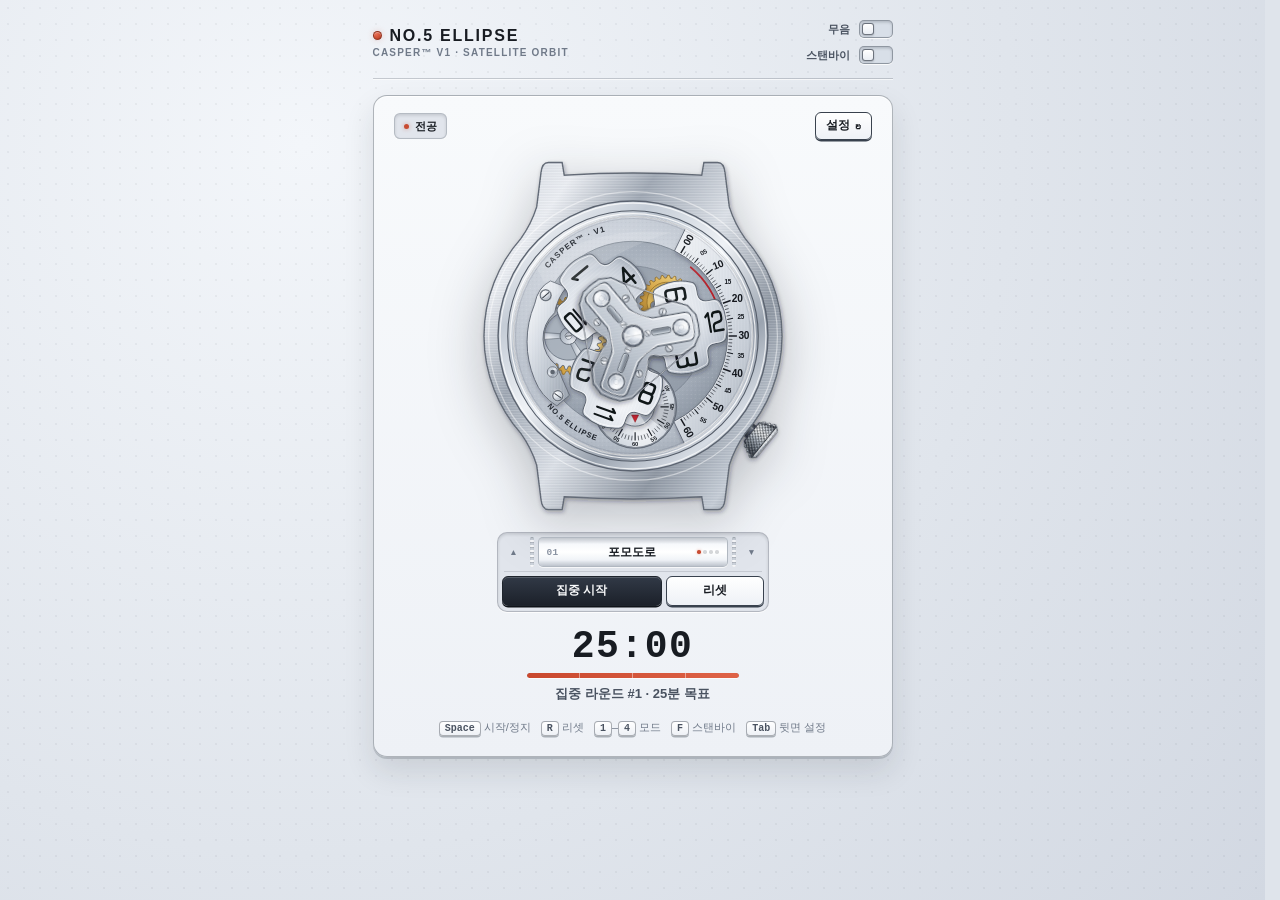
==== t-v1.4/index.html @ 23093541 "Add files via upload" ====
<!DOCTYPE html>
<html lang="ko" data-theme="steel">
<head>
  <meta charset="UTF-8" />
  <meta name="viewport" content="width=device-width, initial-scale=1.0, viewport-fit=cover" />
  <meta name="theme-color" content="#E6E9ED" id="metaThemeColor" />
  <meta name="description" content="CASPER™ V1 — NO.1~NO.10 수학적 기계식 시계 컬렉션 기반 아날로그 몰입형 공부 타이머 (NO.5 ELLIPSE, NO.2 BINARY, NO.3 CYCLOID, NO.7 GEOMETRY)" />
  <title>CASPER™ V1 — NO.5 ELLIPSE 기계식 공부 타이머</title>
  <link rel="icon" type="image/svg+xml" href="data:image/svg+xml,%3Csvg xmlns='http://www.w3.org/2000/svg' viewBox='0 0 64 64'%3E%3Ccircle cx='32' cy='32' r='30' fill='%23C8CED6' stroke='%234A5058' stroke-width='3'/%3E%3Ccircle cx='32' cy='32' r='24' fill='%2325282D'/%3E%3Cpath d='M32 32 L49 18 A22 22 0 0 1 49 46 Z' fill='%23D94336' opacity='0.88'/%3E%3Ccircle cx='32' cy='32' r='6' fill='%23E5C26B'/%3E%3C/svg%3E" />
  <link rel="manifest" href="manifest.json?v=5.6.2" />
  <link rel="stylesheet" href="styles.css?v=5.6.2" />
</head>
<body>
  <div class="app-shell" id="appShell">
    <!-- 상단 바 -->
    <header class="topbar">
      <div class="brand-group">
        <div class="brand-mark">
          <span class="brand-dot" aria-hidden="true"></span>
          <span class="brand-title" id="brandTitle">NO.5 ELLIPSE</span>
        </div>
        <span class="brand-homage" id="brandHomage">CASPER™ V1 · SATELLITE ORBIT</span>
      </div>

      <div class="topbar-actions topbar-switch-stack" aria-label="상단 제어 스위치">
        <label class="topbar-switch-row" id="topbarMannerSwitch" for="chkMannerMode" title="독서실 · 도서관 무음 매너 모드">
          <span class="topbar-switch-label">무음</span>
          <input type="checkbox" id="chkMannerMode" class="toggle-input is-topbar" aria-label="독서실 · 도서관 무음 매너 모드" />
        </label>
        <label class="topbar-switch-row" id="topbarStandbySwitch" for="chkStandbyMode" title="풀스크린 스탠바이 모드 (F)">
          <span class="topbar-switch-label">스탠바이</span>
          <input type="checkbox" id="chkStandbyMode" class="toggle-input is-topbar" aria-label="풀스크린 스탠바이 모드" />
        </label>
      </div>
    </header>

    <!-- 스탠바이 모드 전용 상단 좌측 빠른 조작 바 (우측 무음·스탠바이 토글 스택 유지) -->
    <div class="standby-hud" id="standbyHud" aria-hidden="true">
      <button type="button" class="standby-btn" data-action="toggle-timer" id="btnStandbyToggle">시작</button>
      <button type="button" class="standby-btn" data-action="standby-toggle-music" id="btnStandbyMusic">음악</button>
    </div>

    <!-- 스탠바이 모드에서 음악이 닫혀 있을 때 좌하단에 뜨는 원터치 음악 열기 필 -->
    <button type="button" class="standby-music-pill" id="standbyMusicPill" data-action="standby-toggle-music" aria-label="스탠바이 음악 컨트롤 열기">
      <span class="music-live-dot is-idle" aria-hidden="true"></span>
      <span>YouTube Music 열기</span>
    </button>

    <!-- 단일 중앙 3D 플립 워치 모노리스 (앞면: 시계 집중 면 ↔ 뒷면: 케이스백 컨트롤 데크) -->
    <main class="workspace">
      <div class="monolith-scene" id="monolithScene">
        <div class="monolith-flipper" id="monolithFlipper">
          <!-- 앞면: 미니멀 새틀라이트 아워 집중 스테이지 -->
          <section class="hero-stage monolith-face is-front" aria-label="새틀라이트 아워 시계 스테이지">
            <div class="monolith-face-bar">
              <div class="front-meta-left">
                <button type="button" class="front-subject-tag" id="frontSubjectTag" data-action="flip-deck" title="클릭해 뒷면에서 과목·설정 변경">
                  <span class="front-subject-dot" aria-hidden="true"></span>
                  <span id="activeSubjectBadge">전공</span>
                </button>
                <div class="stage-flag-slot" id="stageFlagSlot" aria-live="polite">
                  <span class="status-crown-tag" id="crownModeBadge" hidden>용두 1단 · ±1분 설정</span>
                  <span class="meta-pill is-muted" id="wakeLockBadge" hidden>화면 유지</span>
                  <span class="meta-pill is-manner" id="mannerBadge" hidden>독서실 무음</span>
                </div>
              </div>
              <button type="button" class="flip-deck-btn" id="btnFlipToBack" data-action="flip-deck" aria-label="뒷면 컨트롤 데크 열기" title="뒷면 컨트롤 데크로 뒤집기 (Tab)">
                <span class="atelier-alert-dot" id="frontAtelierDot" hidden aria-hidden="true"></span>
                <span>설정</span>
                <span class="flip-icon" aria-hidden="true">↻</span>
              </button>
            </div>

            <div class="watch-frame">
              <div id="satelliteMount" class="satellite-mount"></div>
            </div>

            <!-- 시계 하단 일체형 모드 드럼 + 슬림 집중 시작/리셋 통합 조작 파드 -->
            <div class="watch-control-pod" aria-label="모드 전환 및 타이머 조작 파드">
              <div class="mode-drum-chassis" id="modeDrumChassis" aria-label="모드 회전 드럼 셀렉터">
                <button type="button" class="mode-drum-step" data-action="step-mode-drum" data-dir="-1" aria-label="이전 모드로 회전" title="이전 모드">▲</button>
                <div class="mode-drum-knurl is-left" aria-hidden="true"></div>
                <div class="mode-drum-viewport" id="modeDrumViewport" role="button" tabindex="0" aria-label="모드 회전 드럼 (클릭·스크롤·드래그로 모드 전환)" title="클릭·스크롤·드래그로 모드 전환">
                  <div class="mode-drum-stage" id="modeDrumStage" data-active-mode="pomodoro">
                    <div class="mode-drum-face is-active" data-drum-mode="pomodoro">
                      <span class="drum-face-idx">01</span>
                      <span class="drum-face-name">포모도로</span>
                      <span class="drum-face-dots" aria-hidden="true"><i class="is-on"></i><i></i><i></i><i></i></span>
                    </div>
                    <div class="mode-drum-face" data-drum-mode="countdown" aria-hidden="true">
                      <span class="drum-face-idx">02</span>
                      <span class="drum-face-name">타이머</span>
                      <span class="drum-face-dots" aria-hidden="true"><i></i><i class="is-on"></i><i></i><i></i></span>
                    </div>
                    <div class="mode-drum-face" data-drum-mode="stopwatch" aria-hidden="true">
                      <span class="drum-face-idx">03</span>
                      <span class="drum-face-name">스톱워치</span>
                      <span class="drum-face-dots" aria-hidden="true"><i></i><i></i><i class="is-on"></i><i></i></span>
                    </div>
                    <div class="mode-drum-face" data-drum-mode="clock" aria-hidden="true">
                      <span class="drum-face-idx">04</span>
                      <span class="drum-face-name">데스크 시계</span>
                      <span class="drum-face-dots" aria-hidden="true"><i></i><i></i><i></i><i class="is-on"></i></span>
                    </div>
                  </div>
                </div>
                <div class="mode-drum-knurl is-right" aria-hidden="true"></div>
                <button type="button" class="mode-drum-step" data-action="step-mode-drum" data-dir="1" aria-label="다음 모드로 회전" title="다음 모드">▼</button>
              </div>
              <div class="pod-divider" aria-hidden="true"></div>
              <div class="primary-controls pod-action-row">
                <button type="button" class="ctrl-btn is-primary" id="btnToggle" data-action="toggle-timer">집중 시작</button>
                <button type="button" class="ctrl-btn" id="btnReset" data-action="reset-timer">리셋</button>
                <button type="button" class="ctrl-btn is-accent" id="btnSaveStopwatch" data-action="save-stopwatch" hidden>기록 저장</button>
                <div class="pod-clock-plate" id="podClockPlate" hidden>실시간 시계 · 다이얼 클릭 타종</div>
              </div>
            </div>

            <div class="readout-block">
              <div class="digital-readout" id="digitalReadout" aria-live="off">25:00</div>
              <div class="reserve-gauge" id="remainingGauge" role="progressbar" aria-label="남은 시간 게이지" aria-valuemin="0" aria-valuemax="100" aria-valuenow="100">
                <div class="reserve-gauge-track">
                  <div class="reserve-gauge-fill" id="remainingGaugeFill"></div>
                  <span class="reserve-gauge-ticks" aria-hidden="true"><i></i><i></i><i></i></span>
                </div>
              </div>
              <div class="status-line" id="statusLine">집중 라운드 #1 · 25분 목표</div>
            </div>

            <div class="shortcut-bar" aria-label="키보드 단축키 안내">
              <span><kbd>Space</kbd> 시작/정지</span>
              <span><kbd>R</kbd> 리셋</span>
              <span><kbd>1</kbd>–<kbd>4</kbd> 모드</span>
              <span><kbd>F</kbd> 스탠바이</span>
              <span><kbd>Tab</kbd> 뒷면 설정</span>
            </div>
          </section>

          <!-- 뒷면: 케이스백 3-탭 컨트롤 데크 -->
          <aside class="dashboard-panel monolith-face is-back" id="backControlDeck" aria-label="타이머 제어 및 공부 기록 패널" aria-hidden="true">
            <div class="monolith-face-bar is-back-bar">
              <div class="caseback-title-wrap">
                <span class="caseback-engraving">CASEBACK · CONTROL DECK</span>
                <span class="dev-mode-badge" id="devModeBadge" hidden>DEV</span>
              </div>
              <button type="button" class="flip-deck-btn is-return" id="btnFlipToFront" data-action="flip-deck" aria-label="앞면 시계로 돌아가기" title="앞면 시계로 뒤집기 (Esc)">
                <span>시계로</span>
                <span class="flip-icon" aria-hidden="true">↻</span>
              </button>
            </div>

            <div class="tab-bar is-four" role="tablist" aria-label="대시보드 탭">
              <button type="button" class="tab-btn is-active" role="tab" aria-selected="true" aria-controls="panelTimer" id="tabTimer" data-action="switch-tab" data-tab="timer">타이머</button>
              <div class="rocker-pivot-divider" aria-hidden="true"></div>
              <button type="button" class="tab-btn" role="tab" aria-selected="false" aria-controls="panelSound" id="tabSound" data-action="switch-tab" data-tab="sound">사운드</button>
              <div class="rocker-pivot-divider" aria-hidden="true"></div>
              <button type="button" class="tab-btn" role="tab" aria-selected="false" aria-controls="panelLog" id="tabLog" data-action="switch-tab" data-tab="log">기록</button>
              <div class="rocker-pivot-divider" aria-hidden="true"></div>
              <button type="button" class="tab-btn" role="tab" aria-selected="false" aria-controls="panelAtelier" id="tabAtelier" data-action="switch-tab" data-tab="atelier">
                <span>공방</span>
                <span class="atelier-alert-dot" id="tabAtelierDot" hidden aria-hidden="true"></span>
              </button>
            </div>

            <div class="back-deck-scroll">
              <!-- 탭 1: 타이머 설정 -->
              <section class="tab-panel is-active" id="panelTimer" role="tabpanel" aria-labelledby="tabTimer">
                <div class="card-block" id="timeConfigCard">
            <div class="card-head">
              <h2 class="card-title" id="timeConfigTitle">포모도로 구성</h2>
              <span class="card-sub" id="roundIndicator">현재 라운드 #1</span>
            </div>

            <div class="preset-row" id="pomodoroPresetsRow" role="group" aria-label="포모도로 프리셋">
              <button type="button" class="preset-btn is-active" data-action="set-preset" data-focus="25" data-break="5" aria-pressed="true">25 / 5</button>
              <div class="rocker-pivot-divider" aria-hidden="true"></div>
              <button type="button" class="preset-btn" data-action="set-preset" data-focus="50" data-break="10" aria-pressed="false">50 / 10</button>
              <div class="rocker-pivot-divider" aria-hidden="true"></div>
              <button type="button" class="preset-btn" data-action="set-preset" data-focus="90" data-break="20" aria-pressed="false">90 / 20</button>
            </div>

            <div class="finetune-row" id="fineTuneRow">
              <button type="button" class="step-btn" data-action="adjust-min" data-delta="-5">-5분</button>
              <button type="button" class="step-btn" data-action="adjust-min" data-delta="-1">-1분</button>
              <div class="finetune-value" id="configMinutesDisplay">25분</div>
              <button type="button" class="step-btn" data-action="adjust-min" data-delta="1">+1분</button>
              <button type="button" class="step-btn" data-action="adjust-min" data-delta="5">+5분</button>
            </div>

            <div class="option-row" id="pomodoroOptionsRow">
              <label class="check-label">
                <input type="checkbox" id="chkAutoBreak" />
                <span>종료 시 휴식/다음 라운드 자동 시작</span>
              </label>
              <button type="button" class="text-link-btn" data-action="reset-round">라운드 #1 초기화</button>
            </div>
          </div>

          <div class="card-block">
            <div class="card-head">
              <h2 class="card-title">과목 / 프로젝트 태그</h2>
              <span class="card-sub">완료 시 자동 기록</span>
            </div>
            <div class="subject-chips" id="subjectChips"></div>
            <form class="add-subject-form" id="addSubjectForm">
              <input type="text" id="newSubjectInput" class="text-input" maxlength="16" placeholder="새 과목 추가 (예: 미적분, 토익)" aria-label="새 과목명 입력" />
              <button type="submit" class="small-btn">추가</button>
            </form>
          </div>
        </section>

        <!-- 탭 2: 사운드 믹서 & YouTube Music -->
        <section class="tab-panel" id="panelSound" role="tabpanel" aria-labelledby="tabSound" hidden>
          <div class="card-block is-music-card">
            <div class="card-head">
              <h2 class="card-title">YouTube Music 공부 플레이어</h2>
              <button type="button" class="text-link-btn" data-action="open-ytm-popup" title="유튜브 뮤직 공식 웹 팝업으로 열기">YT Music 팝업 ↗</button>
            </div>

            <form class="music-url-form" id="musicUrlForm">
              <input type="url" id="musicUrlInput" class="text-input" placeholder="music.youtube.com 곡 또는 플레이리스트 링크 붙여넣기" aria-label="YouTube Music 링크 입력" />
              <div class="music-form-subrow">
                <input type="text" id="musicTitleInput" class="text-input" maxlength="28" placeholder="북마크 이름 (선택, 예: 새벽 재즈)" aria-label="플레이리스트 북마크 이름" />
                <button type="submit" class="small-btn is-solid">재생</button>
                <button type="button" class="small-btn" data-action="save-music-bookmark">저장</button>
              </div>
            </form>

            <div class="music-preset-chips" id="musicPresetChips" aria-label="추천 및 저장된 공부 음악"></div>

            <div class="option-row">
              <label class="check-label">
                <input type="checkbox" id="chkMusicAutoSync" checked />
                <span>타이머 시작·정지 시 음악 자동 재생/일시정지</span>
              </label>
            </div>
          </div>

          <div class="card-block">
            <div class="card-head">
              <h2 class="card-title">종료 알림음</h2>
              <button type="button" class="text-link-btn" data-action="test-alarm">미리 듣기</button>
            </div>
            <div class="segmented-row" role="group" aria-label="종료 알림음 선택">
              <button type="button" class="seg-btn is-active" data-action="set-alarm" data-alarm="gong" aria-pressed="true">5270P 공</button>
              <div class="rocker-pivot-divider" aria-hidden="true"></div>
              <button type="button" class="seg-btn" data-action="set-alarm" data-alarm="chime" aria-pressed="false">단발 차임</button>
              <div class="rocker-pivot-divider" aria-hidden="true"></div>
              <button type="button" class="seg-btn" data-action="set-alarm" data-alarm="silent" aria-pressed="false">무음</button>
            </div>
            <div class="option-row">
              <label class="check-label">
                <input type="checkbox" id="chkHourlyChime" />
                <span>데스크 시계 모드 정각 1회 클래식 공 타종</span>
              </label>
            </div>
          </div>

          <div class="card-block">
            <div class="card-head">
              <h2 class="card-title">집중 사운드 믹서 (오프라인 자체 합성)</h2>
              <button type="button" class="text-link-btn" data-action="mute-ambience">전체 음소거 (M)</button>
            </div>

            <div class="mixer-list">
              <div class="mixer-item">
                <div class="mixer-label-row">
                  <label for="sliderTick">4Hz 무브먼트 탈진기 ASMR (Miyota 90S5)</label>
                  <span class="mixer-val" id="valTick">0%</span>
                </div>
                <input type="range" id="sliderTick" class="range-slider" min="0" max="100" value="0" />
              </div>

              <div class="mixer-item">
                <div class="mixer-label-row">
                  <label for="sliderRain">빗소리 (Pink Noise Lowpass)</label>
                  <span class="mixer-val" id="valRain">0%</span>
                </div>
                <input type="range" id="sliderRain" class="range-slider" min="0" max="100" value="0" />
              </div>

              <div class="mixer-item">
                <div class="mixer-label-row">
                  <label for="sliderCafe">도서관 · 카페 앰비언스</label>
                  <span class="mixer-val" id="valCafe">0%</span>
                </div>
                <input type="range" id="sliderCafe" class="range-slider" min="0" max="100" value="0" />
              </div>
            </div>
          </div>
        </section>

        <!-- 탭 3: 공부 기록 아카이브 -->
        <section class="tab-panel" id="panelLog" role="tabpanel" aria-labelledby="tabLog" hidden>
          <div class="kpi-grid">
            <div class="kpi-card">
              <span class="kpi-label">오늘의 순공 시간</span>
              <strong class="kpi-value" id="statTodayMinutes">0분</strong>
            </div>
            <div class="kpi-card">
              <span class="kpi-label">완료 세션</span>
              <strong class="kpi-value" id="statTodaySessions">0회</strong>
            </div>
          </div>

          <div class="card-block">
            <div class="card-head">
              <h2 class="card-title">최근 7일 집중 잔디</h2>
              <span class="card-sub">일일 순공 강도</span>
            </div>
            <div class="heatmap-grid" id="heatmapGrid"></div>
          </div>

          <div class="card-block">
            <div class="card-head">
              <h2 class="card-title">오늘의 과목 비중</h2>
            </div>
            <div class="subject-bars" id="subjectBars"></div>
          </div>

          <div class="card-block">
            <div class="card-head">
              <h2 class="card-title">최근 세션 로그</h2>
              <div class="backup-inline">
                <button type="button" class="text-link-btn" data-action="export-json">JSON 백업</button>
                <button type="button" class="text-link-btn" data-action="trigger-import">복원</button>
                <button type="button" class="text-link-btn is-danger" data-action="clear-logs">비우기</button>
              </div>
            </div>
            <input type="file" id="importFileInput" accept=".json,application/json" hidden />
            <div class="recent-logs" id="recentLogsList"></div>
          </div>
        </section>

        <!-- 탭 4: Casper 워치메이커 공방 (ATELIER) -->
        <section class="tab-panel" id="panelAtelier" role="tabpanel" aria-labelledby="tabAtelier" hidden>
          <div class="card-block atelier-dev-strip" id="atelierDevStrip" hidden>
            <div class="card-head">
              <h2 class="card-title">개발자 모드 활성 (모든 디자인·기능 해제)</h2>
              <span class="card-sub">공방 5회 클릭 시 해제</span>
            </div>
            <div class="dev-watch-row" role="group" aria-label="개발자 모드 시계 디자인 빠른 전환">
              <button type="button" class="small-btn dev-cal-btn" data-action="select-caliber" data-caliber="cal-e">NO.5 Ellipse</button>
              <button type="button" class="small-btn dev-cal-btn" data-action="select-caliber" data-caliber="cal-b">NO.2 Binary</button>
              <button type="button" class="small-btn dev-cal-btn" data-action="select-caliber" data-caliber="cal-c">NO.3 Cycloid</button>
              <button type="button" class="small-btn dev-cal-btn" data-action="select-caliber" data-caliber="cal-g">NO.7 Geometry</button>
            </div>
            <div class="dev-action-row">
              <button type="button" class="small-btn" data-action="dev-toggle-demo">600× 시연 토글</button>
              <button type="button" class="small-btn" data-action="dev-add-session">+60분 테스트 기록</button>
              <button type="button" class="small-btn" data-action="dev-reset-parts">부품 조립 초기화</button>
            </div>
          </div>

          <div class="card-block atelier-blueprint-card">
            <div class="card-head">
              <h2 class="card-title" id="atelierProjectTitle">제작 중 · NO.2 BINARY</h2>
              <span class="card-sub" id="atelierProgressMeta">조립 0/6 · 누적 0분 / 12시간</span>
            </div>

            <div class="atelier-blueprint-stage" id="atelierBlueprintMount"></div>

            <div class="atelier-progress-wrap">
              <div class="atelier-progress-head">
                <span class="atelier-next-label" id="atelierNextPartLabel">01 메인플레이트 가공 중</span>
                <span class="atelier-next-pct" id="atelierNextPartPct">0%</span>
              </div>
              <div class="sub-bar-track atelier-bar-track">
                <div class="sub-bar-fill atelier-bar-fill" id="atelierBarFill"></div>
              </div>
            </div>

            <div class="atelier-parts-grid" id="atelierPartsGrid"></div>

            <button type="button" class="ctrl-btn atelier-assemble-btn" id="btnAssemblePart" data-action="assemble-part" disabled>
              다음 부품 가공 중 (1시간 30분 남음)
            </button>
          </div>

          <div class="card-block">
            <div class="card-head">
              <h2 class="card-title">NO.1–10 수학 칼리버 컬렉션</h2>
              <span class="card-sub">완성 시 앞면 시계 즉시 교체</span>
            </div>
            <div class="atelier-caliber-list" id="atelierCaliberList"></div>
          </div>

          <div class="card-block">
            <div class="card-head">
              <h2 class="card-title">스페셜 마감 파츠</h2>
              <span class="card-sub">딥워크 · 스트릭 · 누적 달성 해금</span>
            </div>
            <div class="atelier-finish-grid" id="atelierFinishGrid"></div>
          </div>
        </section>
            </div>
          </aside>
        </div>
      </div>

      <!-- 앞면·뒷면·스탠바이 모두에서 끊김 없이 유지되는 YouTube Music 통합 콘솔 독 -->
      <div class="music-player-dock" id="musicPlayerDock" hidden aria-label="YouTube Music 통합 컨트롤러">
        <div class="music-dock-bar">
          <div class="music-dock-info">
            <span class="music-live-dot" id="musicLiveDot" aria-hidden="true"></span>
            <span class="music-dock-title" id="musicNowTitle">재생할 음악을 선택하세요</span>
            <span class="music-type-badge" id="musicTypeBadge" hidden>TRACK</span>
          </div>
          <div class="music-dock-controls">
            <button type="button" class="dock-mini-btn" data-action="music-prev" title="이전 곡 / 이전 프리셋" aria-label="이전 곡">‹</button>
            <button type="button" class="dock-mini-btn is-play-main" id="btnMusicPlayPause" data-action="music-toggle-play" title="재생 / 일시정지 (P)">재생</button>
            <button type="button" class="dock-mini-btn" data-action="music-next" title="다음 곡 / 다음 프리셋" aria-label="다음 곡">›</button>
            <button type="button" class="dock-mini-btn" id="btnMusicToggleDetail" data-action="music-toggle-detail" aria-expanded="false" title="플레이리스트·링크·상세 컨트롤 열기">상세</button>
            <button type="button" class="dock-mini-btn is-close" data-action="music-unload" title="플레이어 닫기" aria-label="플레이어 닫기">✕</button>
          </div>
        </div>

        <div class="music-vol-bar">
          <button type="button" class="dock-mini-btn" id="btnMusicMute" data-action="music-toggle-mute" aria-pressed="false" title="음악 음소거">음소거</button>
          <input type="range" id="sliderMusicVol" class="range-slider music-vol-slider" min="0" max="100" value="75" aria-label="YouTube Music 볼륨" />
          <span class="music-vol-val" id="valMusicVol">75%</span>
          <button type="button" class="dock-mini-btn" id="btnMusicToggleFrame" data-action="music-toggle-frame" title="영상 화면 접기/보기">접기</button>
          <button type="button" class="dock-mini-btn" data-action="open-ytm-popup" title="YouTube Music 앱/팝업에서 열기">YT↗</button>
        </div>

        <div class="music-detail-drawer" id="musicDetailDrawer" hidden>
          <div class="drawer-section">
            <div class="drawer-label-row">
              <span class="drawer-label">빠른 플레이리스트 전환</span>
              <label class="drawer-sync-check">
                <input type="checkbox" id="chkDockAutoSync" checked />
                <span>타이머 연동</span>
              </label>
            </div>
            <div class="music-preset-chips is-compact" id="dockPresetChips"></div>
          </div>

          <form class="dock-url-form" id="dockUrlForm">
            <input type="url" id="dockUrlInput" class="text-input is-compact" placeholder="YouTube Music 링크 붙여넣기" aria-label="스탠바이 YouTube Music 링크 입력" />
            <button type="submit" class="small-btn is-solid is-compact">재생</button>
            <button type="button" class="small-btn is-compact" data-action="dock-save-bookmark" title="현재 입력한 링크 북마크 저장">저장</button>
          </form>

          <div class="drawer-ambient-row" aria-label="배경 백색소음 빠른 레이어링">
            <span class="drawer-label">배경음 레이어</span>
            <div class="drawer-ambient-pills">
              <button type="button" class="ambient-quick-btn" id="btnQuickTick" data-action="quick-ambient" data-channel="tick">4Hz 틱</button>
              <button type="button" class="ambient-quick-btn" id="btnQuickRain" data-action="quick-ambient" data-channel="rain">빗소리</button>
              <button type="button" class="ambient-quick-btn" id="btnQuickCafe" data-action="quick-ambient" data-channel="cafe">카페</button>
            </div>
          </div>
        </div>

        <div class="music-file-notice" id="musicFileNotice" hidden>
          로컬 파일(<code>file://</code>) 실행 시 유튜브 보안 정책으로 내장 재생이 제한될 수 있습니다. 우측 <strong>YT↗</strong> 버튼으로 YouTube Music 미니 팝업을 열어 함께 사용하세요.
        </div>
        <div class="music-iframe-wrap" id="musicIframeWrap">
          <iframe id="musicIframe" class="music-iframe" title="NO.1 PRO YouTube Music Player" allow="accelerometer; autoplay; clipboard-write; encrypted-media; gyroscope; picture-in-picture; web-share" referrerpolicy="strict-origin-when-cross-origin" allowfullscreen></iframe>
        </div>
      </div>
    </main>

    <!-- 세션 완료 1줄 회고 모달 -->
    <div class="modal-backdrop" id="reflectionModal" hidden role="dialog" aria-modal="true" aria-labelledby="reflectionTitle">
      <div class="modal-card">
        <div class="modal-eyebrow">SESSION COMPLETE</div>
        <h3 class="modal-title" id="reflectionTitle">25분 집중을 마쳤습니다</h3>
        <p class="modal-desc" id="reflectionDesc">세션이 공부 기록에 자동 저장되었습니다. 원하시면 1줄 회고 메모를 남겨보세요.</p>
        <div class="reflection-atelier-reward" id="reflectionAtelierReward" hidden></div>
        <form id="reflectionForm" class="modal-form">
          <input type="text" id="reflectionInput" class="text-input" maxlength="140" placeholder="예: 3장 연습문제 완료, 개념 정리 끝" aria-label="세션 한 줄 회고 메모" />
          <div class="modal-actions">
            <button type="button" class="ctrl-btn" data-action="close-reflection">닫기</button>
            <button type="submit" class="ctrl-btn is-primary">메모 저장</button>
          </div>
        </form>
      </div>
    </div>

    <!-- 용두·다이얼 조작 가이드 모달 -->
    <div class="modal-backdrop" id="guideModal" hidden role="dialog" aria-modal="true" aria-labelledby="guideTitle">
      <div class="modal-card guide-modal-card">
        <div class="modal-eyebrow">MECHANICAL GUIDE</div>
        <h3 class="modal-title" id="guideTitle">용두 · 다이얼 조작 안내</h3>
        <div class="guide-list">
          <div class="guide-item">
            <span class="guide-badge is-minute">용두 1회 클릭 (1단 인출 · ±1분)</span>
            <p class="guide-copy">기본 0단(잠금)에서는 조작되지 않습니다. 4시 용두를 <strong>한 번 클릭해 1단으로 뽑은 뒤</strong> 스크롤·드래그하면 <strong>±1분 단위</strong>로 정밀하게 조절됩니다.</p>
          </div>
          <div class="guide-item">
            <span class="guide-badge is-hour">용두 2회 클릭 (2단 인출 · ±5분)</span>
            <p class="guide-copy">용두를 <strong>한 번 더 클릭해 2단으로 뽑으면</strong> <strong>±5분 단위</strong>로 빠르게 조절되며, 60분 이상 설정 시 좌측 시간 게이지가 함께 올라갑니다. 다시 클릭하면 0단 잠금으로 복귀합니다.</p>
          </div>
          <div class="guide-item">
            <span class="guide-badge is-dial">다이얼 클릭 · 더블 클릭</span>
            <p class="guide-copy">시계 다이얼을 <strong>한 번 클릭</strong>하면 5270P 타종이 울리고, <strong>더블 클릭</strong>하면 <strong>600× 기계식 고속 시연</strong>을 시작하거나 종료할 수 있습니다.</p>
          </div>
        </div>
        <div class="guide-shortcuts">
          <span><kbd>Space</kbd> 시작/정지</span>
          <span><kbd>R</kbd> 리셋</span>
          <span><kbd>1</kbd>–<kbd>4</kbd> 모드</span>
          <span><kbd>F</kbd> 스탠바이</span>
          <span><kbd>P</kbd> 음악</span>
          <span><kbd>M</kbd> 음소거</span>
        </div>
        <div class="modal-actions">
          <button type="button" class="ctrl-btn is-primary" data-action="close-guide">확인</button>
        </div>
      </div>
    </div>

    <!-- 토스트 알림 -->
    <div class="toast-banner" id="toastBanner" role="status" aria-live="polite" hidden></div>
  </div>

  <!-- Zero-Build Classic Scripts (file:// 100% 호환 · 캐시 버전 v5.6.2) -->
  <script src="timer-core.js?v=5.6.2"></script>
  <script src="audio-engine.js?v=5.6.2"></script>
  <script src="music-player.js?v=5.6.2"></script>
  <script src="atelier-engine.js?v=5.6.2"></script>
  <script src="storage.js?v=5.6.2"></script>
  <script src="satellite-engine.js?v=5.6.2"></script>
  <script src="jump-watch-engine.js?v=5.6.2"></script>
  <script src="cycloid-watch-engine.js?v=5.6.2"></script>
  <script src="geometry-watch-engine.js?v=5.6.2"></script>
  <script src="app.js?v=5.6.2"></script>
</body>
</html>
---- t-v1.4/styles.css ----
/* ==========================================================================
   NO.1 PRO — Mechanical Satellite Study Timer Stylesheet
   Industrial Brushed Steel Edition
   ========================================================================== */

:root {
  --bg-page: #DFE4EB;
  --bg-page-accent:
    radial-gradient(rgba(45, 53, 64, 0.055) 1px, transparent 0),
    radial-gradient(circle at 24% 16%, #F3F6FA 0%, #E0E5EC 58%, #D2D8E2 100%);
  --bg-surface: #F4F6F9;
  --bg-card: #F9FAFC;
  --bg-subtle: #E4E8EE;
  --bg-hover: #DDE2EA;
  --tray-bg: #E1E5EC;
  --steel-line: #39424E;
  --steel-line-dark: #1E242C;
  --chassis-border: rgba(57, 66, 78, 0.38);
  --border-color: rgba(57, 66, 78, 0.22);
  --border-strong: rgba(57, 66, 78, 0.42);
  --ink-primary: #181C22;
  --ink-secondary: #495260;
  --ink-muted: #707A89;
  --accent-focus: #C84B31;
  --accent-focus-dark: #8B2B18;
  --accent-focus-soft: rgba(200, 75, 49, 0.22);
  --accent-hour: #2563EB;
  --accent-hour-soft: rgba(37, 99, 235, 0.26);
  --accent-break: #2F7D5B;
  --accent-break-dark: #1D523B;
  --accent-break-soft: rgba(47, 125, 91, 0.24);
  --accent-warn: #D97706;
  --btn-primary-bg: #1F252E;
  --btn-primary-ink: #F9FAFB;
  --btn-primary-hover: #2C3440;
  --key-grad: linear-gradient(180deg, #FFFFFF 0%, #EEF1F6 100%);
  --key-hover-grad: linear-gradient(180deg, #FFFFFF 0%, #E7ECF3 100%);
  --key-pressed-grad: linear-gradient(180deg, #DFE4EC 0%, #F3F6FA 100%);
  --gunmetal-grad: linear-gradient(180deg, #313946 0%, #1C212A 100%);
  --gunmetal-hover-grad: linear-gradient(180deg, #3A4352 0%, #242A35 100%);
  --ring-alarm: #C84B31;
  --shadow-chassis:
    0 14px 30px rgba(24, 30, 38, 0.12),
    0 2px 0 rgba(57, 66, 78, 0.2),
    inset 0 1px 0 rgba(255, 255, 255, 0.94);
  --shadow-stage: var(--shadow-chassis);
  --shadow-card:
    0 2px 6px rgba(24, 30, 38, 0.05),
    inset 0 1px 0 rgba(255, 255, 255, 0.92);
  --shadow-tray:
    inset 0 1.5px 3px rgba(24, 30, 38, 0.14),
    0 1px 0 rgba(255, 255, 255, 0.78);
  --heat-0: #E2E7EE;
  --heat-1: #C4D6E5;
  --heat-2: #88AECB;
  --heat-3: #497BA3;
  --heat-4: #1E4C73;
  --font-sans: -apple-system, BlinkMacSystemFont, "Apple SD Gothic Neo", "Pretendard", "Segoe UI", sans-serif;
  --font-mono: "SF Mono", Menlo, Monaco, Consolas, "Courier New", monospace;
}

*, *::before, *::after {
  box-sizing: border-box;
}

html {
  scrollbar-gutter: stable;
  overflow-y: scroll;
}

html, body {
  margin: 0;
  padding: 0;
  min-height: 100%;
  overflow-x: clip;
  background-color: var(--bg-page);
  background-image: var(--bg-page-accent);
  background-size: 16px 16px, 100% 100%;
  color: var(--ink-primary);
  font-family: var(--font-sans);
  -webkit-font-smoothing: antialiased;
  word-break: keep-all;
}

button, input {
  font-family: inherit;
}

button {
  cursor: pointer;
}

[hidden] {
  display: none !important;
}

/* ==========================================================================
   App Shell & Top Bar
   ========================================================================== */

.app-shell {
  max-width: 560px;
  margin: 0 auto;
  padding: max(18px, env(safe-area-inset-top)) 20px calc(32px + env(safe-area-inset-bottom));
  min-height: 100dvh;
  display: flex;
  flex-direction: column;
  gap: 16px;
}

.topbar {
  display: flex;
  align-items: center;
  justify-content: space-between;
  gap: 12px;
  flex-wrap: wrap;
  padding-bottom: 12px;
  border-bottom: 1.5px solid rgba(57, 66, 78, 0.24);
  box-shadow: 0 1px 0 rgba(255, 255, 255, 0.65);
}

.brand-group {
  display: flex;
  flex-direction: column;
  gap: 2px;
  min-width: 0;
}

.brand-mark {
  display: flex;
  align-items: center;
  gap: 8px;
}

.brand-dot {
  width: 9px;
  height: 9px;
  border-radius: 50%;
  background: radial-gradient(circle at 35% 32%, #EB6B50 0%, #C84B31 62%, #8F2B17 100%);
  border: 1px solid rgba(110, 32, 16, 0.6);
  box-shadow: 0 0 6px var(--accent-focus-soft), inset 0 1px 1px rgba(255, 255, 255, 0.45);
}

.brand-title {
  font-size: 16px;
  font-weight: 900;
  letter-spacing: 0.11em;
}

.brand-homage {
  font-size: 10px;
  font-weight: 700;
  letter-spacing: 0.12em;
  color: var(--ink-muted);
}

.topbar-actions {
  display: flex;
  align-items: center;
  gap: 8px;
  flex-wrap: wrap;
}

.topbar-switch-stack {
  flex-direction: column;
  align-items: flex-end;
  justify-content: center;
  gap: 4px;
  flex-wrap: nowrap;
}

.topbar-switch-row {
  display: inline-flex;
  align-items: center;
  justify-content: flex-end;
  gap: 8px;
  min-height: 22px;
  padding: 2px 0;
  cursor: pointer;
  user-select: none;
  touch-action: manipulation;
  -webkit-tap-highlight-color: transparent;
  line-height: 1;
}

.topbar-switch-label {
  font-size: 11px;
  font-weight: 800;
  letter-spacing: 0.02em;
  color: var(--ink-secondary);
  white-space: nowrap;
  transition: color 0.16s ease;
}

.topbar-switch-row:hover .topbar-switch-label {
  color: var(--ink-primary);
}

.topbar-switch-row.is-active .topbar-switch-label {
  color: var(--accent-focus);
}

.icon-pill {
  position: relative;
  border: 1.5px solid var(--steel-line);
  background: var(--key-grad);
  color: var(--ink-primary);
  font-size: 12px;
  font-weight: 800;
  padding: 6px 13px 8px;
  border-radius: 7px;
  box-shadow:
    0 2px 0 var(--steel-line),
    0 3px 6px rgba(24, 30, 38, 0.11),
    inset 0 1px 0 rgba(255, 255, 255, 0.96);
  transition: transform 0.12s ease, box-shadow 0.12s ease, background 0.14s ease, color 0.14s ease;
}

.icon-pill:hover {
  background: var(--key-hover-grad);
}

.icon-pill:active {
  transform: translateY(1.5px);
  box-shadow:
    0 0.5px 0 var(--steel-line),
    inset 0 1.5px 3px rgba(24, 30, 38, 0.18);
}

.icon-pill.is-active {
  background: var(--key-pressed-grad);
  color: var(--ink-primary);
  transform: translateY(1.2px);
  box-shadow:
    0 0 0 var(--steel-line),
    inset 0 1.5px 3px rgba(24, 30, 38, 0.18),
    inset 0 -1px 0 rgba(255, 255, 255, 0.78);
}

.icon-pill.is-active::after {
  content: "";
  position: absolute;
  bottom: 3px;
  left: 50%;
  width: 16px;
  height: 2px;
  border-radius: 999px;
  transform: translateX(-50%);
  background: var(--accent-focus);
  box-shadow: 0 0 4px rgba(200, 75, 49, 0.45);
}

/* ==========================================================================
   Centered 3D Flippable Watch Monolith (Front: Watch ↔ Back: Control Deck)
   ========================================================================== */

.workspace {
  display: flex;
  flex-direction: column;
  align-items: center;
  gap: 14px;
  flex: 1;
  width: 100%;
}

.monolith-scene {
  width: 100%;
  perspective: 1800px;
}

.monolith-flipper {
  position: relative;
  width: 100%;
  transform-style: preserve-3d;
  -webkit-transform-style: preserve-3d;
  transition: transform 0.58s cubic-bezier(0.22, 1, 0.36, 1);
}

.monolith-flipper.is-flipped {
  transform: rotateY(180deg);
}

.monolith-face {
  width: 100%;
  backface-visibility: hidden;
  -webkit-backface-visibility: hidden;
}

.monolith-face.is-front {
  position: relative;
  z-index: 2;
  transform: rotateY(0deg);
}

.monolith-flipper.is-flipped .monolith-face.is-front {
  pointer-events: none;
  z-index: 1;
}

.monolith-face.is-back {
  position: absolute;
  inset: 0;
  height: 100%;
  transform: rotateY(180deg);
  pointer-events: none;
  z-index: 1;
  overflow: hidden;
}

.monolith-flipper.is-flipped .monolith-face.is-back {
  pointer-events: auto;
  z-index: 2;
}

.hero-stage {
  background: linear-gradient(180deg, #F8FAFC 0%, #EEF1F6 100%);
  border: 1.5px solid var(--chassis-border);
  border-radius: 14px;
  padding: 16px 20px 20px;
  box-shadow: var(--shadow-chassis);
  display: flex;
  flex-direction: column;
  align-items: center;
  gap: 14px;
  min-width: 0;
}

.monolith-face-bar {
  width: 100%;
  min-height: 28px;
  flex-shrink: 0;
  display: flex;
  align-items: center;
  justify-content: space-between;
  gap: 8px;
}

.monolith-face-bar.is-back-bar {
  padding-bottom: 2px;
}

.caseback-title-wrap {
  display: inline-flex;
  align-items: center;
  gap: 6px;
  min-width: 0;
}

.dev-mode-badge {
  font-family: var(--font-mono);
  font-size: 9.5px;
  font-weight: 900;
  letter-spacing: 0.08em;
  padding: 2px 6px;
  border-radius: 4px;
  background: rgba(200, 75, 49, 0.14);
  border: 1px solid rgba(200, 75, 49, 0.5);
  color: var(--accent-focus);
  flex-shrink: 0;
}

.front-meta-left {
  display: flex;
  align-items: center;
  gap: 6px;
  min-width: 0;
  flex: 1;
  overflow: hidden;
}

.front-subject-tag {
  display: inline-flex;
  align-items: center;
  gap: 6px;
  height: 26px;
  padding: 0 9px;
  border-radius: 6px;
  border: 1px solid rgba(57, 66, 78, 0.26);
  background: var(--tray-bg);
  box-shadow: var(--shadow-tray);
  color: var(--ink-primary);
  font-size: 11px;
  font-weight: 800;
  white-space: nowrap;
  flex-shrink: 0;
  transition: border-color 0.14s ease, color 0.14s ease;
}

.front-subject-tag:hover {
  border-color: rgba(57, 66, 78, 0.48);
}

.front-subject-dot {
  width: 5px;
  height: 5px;
  border-radius: 50%;
  background: var(--accent-focus);
  box-shadow: 0 0 4px rgba(200, 75, 49, 0.48);
  flex-shrink: 0;
}

.flip-deck-btn {
  display: inline-flex;
  align-items: center;
  justify-content: center;
  gap: 5px;
  height: 28px;
  padding: 0 10px 1px;
  border-radius: 6px;
  border: 1.5px solid var(--steel-line);
  background: var(--key-grad);
  color: var(--ink-primary);
  font-size: 11.5px;
  font-weight: 800;
  white-space: nowrap;
  flex-shrink: 0;
  box-shadow:
    0 1.5px 0 var(--steel-line),
    inset 0 1px 0 rgba(255, 255, 255, 0.96);
  touch-action: manipulation;
  transition: transform 0.12s ease, box-shadow 0.12s ease, background 0.14s ease;
}

.flip-deck-btn:hover {
  background: var(--key-hover-grad);
}

.flip-deck-btn:active {
  transform: translateY(1px);
  box-shadow: inset 0 1.5px 2px rgba(24, 30, 38, 0.2);
}

.flip-deck-btn.is-return {
  background: var(--gunmetal-grad);
  color: var(--btn-primary-ink);
  border-color: var(--steel-line-dark);
  box-shadow: 0 1.5px 0 #0F1319, inset 0 1px 0 rgba(255, 255, 255, 0.16);
}

.flip-deck-btn.is-return:hover {
  background: var(--gunmetal-hover-grad);
}

.flip-icon {
  display: inline-block;
  font-size: 12px;
  line-height: 1;
  transition: transform 0.24s ease;
}

.flip-deck-btn:hover .flip-icon {
  transform: rotate(90deg);
}

.caseback-engraving {
  font-family: var(--font-mono);
  font-size: 10px;
  font-weight: 800;
  letter-spacing: 0.13em;
  color: var(--ink-muted);
  white-space: nowrap;
  overflow: hidden;
  text-overflow: ellipsis;
}

.back-deck-scroll {
  flex: 1;
  min-height: 0;
  overflow-y: auto;
  display: flex;
  flex-direction: column;
  gap: 11px;
  padding: 2px 4px 10px 2px;
  margin: -2px -4px -2px -2px;
  scrollbar-width: thin;
}

/* 명확한 현재 상태(라이브 텔레메트리) 바 — 오목한 계측기 창 + 고정 높이(CLS 0px) */
.stage-status-wrap {
  width: 100%;
  display: flex;
  flex-direction: column;
  align-items: center;
  gap: 5px;
}

.stage-status-strip {
  width: 100%;
  height: 38px;
  display: flex;
  align-items: center;
  justify-content: center;
  flex-wrap: nowrap;
  gap: 10px;
  padding: 0 14px;
  border-radius: 8px;
  background: var(--tray-bg);
  border: 1px solid rgba(57, 66, 78, 0.28);
  box-shadow: var(--shadow-tray);
  overflow: hidden;
}

.status-state-group {
  display: inline-flex;
  align-items: center;
  gap: 6px;
  flex-shrink: 0;
  min-width: 78px;
}

.status-live-dot {
  width: 8px;
  height: 8px;
  border-radius: 50%;
  background: #8C95A3;
  flex-shrink: 0;
  transition: background 0.2s ease, box-shadow 0.2s ease;
}

.stage-status-strip.is-running .status-live-dot {
  background: var(--accent-focus);
  box-shadow: 0 0 0 3px var(--accent-focus-soft);
  animation: liveStatusPulse 1.6s ease-in-out infinite;
}

.stage-status-strip.is-break.is-running .status-live-dot {
  background: var(--accent-break);
  box-shadow: 0 0 0 3px var(--accent-break-soft);
}

.stage-status-strip.is-paused .status-live-dot {
  background: var(--accent-warn);
  box-shadow: 0 0 0 3px rgba(217, 119, 6, 0.22);
}

.stage-status-strip.is-demo .status-live-dot {
  background: var(--accent-hour);
  box-shadow: 0 0 0 3px var(--accent-hour-soft);
  animation: liveStatusPulse 0.9s ease-in-out infinite;
}

.stage-status-strip.is-clock .status-live-dot {
  background: #334155;
}

@keyframes liveStatusPulse {
  0%, 100% { transform: scale(1); opacity: 1; }
  50% { transform: scale(1.22); opacity: 0.65; }
}

.status-state-label {
  font-size: 11px;
  font-weight: 900;
  letter-spacing: 0.02em;
  color: var(--ink-secondary);
  white-space: nowrap;
}

.stage-status-strip.is-running .status-state-label {
  color: var(--accent-focus);
}

.stage-status-strip.is-break.is-running .status-state-label {
  color: var(--accent-break);
}

.stage-status-strip.is-demo .status-state-label {
  color: var(--accent-hour);
}

.status-divider {
  width: 1px;
  height: 14px;
  background: var(--border-strong);
  opacity: 0.65;
  flex-shrink: 0;
}

.status-kv {
  display: inline-flex;
  align-items: baseline;
  gap: 5px;
  min-width: 0;
  white-space: nowrap;
}

.status-k {
  font-size: 10px;
  font-weight: 700;
  color: var(--ink-muted);
  flex-shrink: 0;
}

.status-v {
  font-size: 12px;
  font-weight: 900;
  color: var(--ink-primary);
  overflow: hidden;
  text-overflow: ellipsis;
}

/* 동적 배지 전용 고정 높이 인라인 슬롯 — 무음/화면유지/용두인출 토글 시 시계 위치 0px 이동 */
.stage-flag-slot {
  height: 24px;
  display: flex;
  align-items: center;
  justify-content: flex-start;
  gap: 5px;
  flex-wrap: nowrap;
  overflow: hidden;
  min-width: 0;
}

.status-crown-tag {
  font-size: 10.5px;
  font-weight: 800;
  line-height: 1;
  padding: 4px 8px;
  border-radius: 5px;
  background: rgba(200, 75, 49, 0.11);
  border: 1px solid rgba(200, 75, 49, 0.45);
  color: var(--accent-focus);
  white-space: nowrap;
}

.status-crown-tag.is-pos-2 {
  background: rgba(37, 99, 235, 0.1);
  border-color: rgba(37, 99, 235, 0.45);
  color: var(--accent-hour);
}

.meta-pill {
  font-size: 10.5px;
  font-weight: 800;
  line-height: 1;
  padding: 4px 8px;
  border-radius: 5px;
  border: 1px solid rgba(57, 66, 78, 0.34);
  background: var(--bg-card);
  color: var(--ink-secondary);
  white-space: nowrap;
}

.meta-pill.is-manner {
  background: rgba(200, 75, 49, 0.1);
  border-color: rgba(200, 75, 49, 0.55);
  color: var(--accent-focus);
}

.watch-frame {
  width: 100%;
  display: flex;
  flex-direction: column;
  align-items: center;
  gap: 10px;
}

.satellite-mount {
  position: relative;
  width: min(100%, 364px);
  max-width: 100%;
  aspect-ratio: 1 / 1;
  display: flex;
  align-items: center;
  justify-content: center;
  filter: drop-shadow(0 14px 26px rgba(15, 20, 28, 0.25));
}

.no5-svg {
  width: 100%;
  height: 100%;
  display: block;
  overflow: visible;
  user-select: none;
  -webkit-user-select: none;
}

.dial-clickable {
  cursor: pointer;
}

.crown-control {
  cursor: pointer;
  touch-action: none;
  outline: none;
}

.crown-control.is-pulled {
  cursor: ns-resize;
}

.crown-slide {
  transition: transform 0.22s cubic-bezier(0.22, 1, 0.36, 1);
  transform: translateX(0px);
}

.crown-control.is-pos-1 .crown-slide {
  transform: translateX(4.2px);
}

.crown-control.is-pos-2 .crown-slide {
  transform: translateX(8.4px);
}

.crown-control:hover .crown-body,
.crown-control.is-hover .crown-body,
.crown-control:focus-visible .crown-body {
  stroke: rgba(57, 66, 78, 0.85);
  stroke-width: 1.7;
}

.crown-control.is-pos-1 .crown-body,
.crown-control.is-pos-1:hover .crown-body,
.crown-control.is-pos-1.is-hover .crown-body,
.crown-control.is-pos-1.is-dragging .crown-body,
.crown-control.is-pos-1.is-turning .crown-body {
  stroke: var(--accent-focus);
  stroke-width: 1.9;
}

.crown-control.is-pos-2 .crown-body,
.crown-control.is-pos-2:hover .crown-body,
.crown-control.is-pos-2.is-hover .crown-body,
.crown-control.is-pos-2.is-dragging .crown-body,
.crown-control.is-pos-2.is-turning .crown-body {
  stroke: var(--accent-hour);
  stroke-width: 2.0;
}

/* 전용 HTML 4시 용두 터치 핸들 — iOS Safari/Android Chrome에서 SVG touch-action 무시 및 페이지 스크롤 가로채기 완전 차단 */
.crown-touch-overlay {
  position: absolute;
  left: 85.0%;
  top: 78.3%;
  width: 22%;
  height: 24%;
  transform: translate(-50%, -50%) rotate(39deg);
  z-index: 5;
  cursor: pointer;
  touch-action: none;
  overscroll-behavior: contain;
  user-select: none;
  -webkit-user-select: none;
  -webkit-touch-callout: none;
  -webkit-tap-highlight-color: transparent;
  border-radius: 12px;
  outline: none;
}

.crown-touch-overlay.is-crown-3h {
  left: 90.4%;
  top: 50%;
  width: 18%;
  height: 22%;
  transform: translate(-50%, -50%);
}

.crown-touch-overlay.is-crown-2h {
  left: 91.3%;
  top: 33.3%;
  width: 19%;
  height: 22%;
  transform: translate(-50%, -50%) rotate(-22deg);
}

.crown-touch-overlay.is-pulled {
  cursor: ns-resize;
}

.crown-touch-overlay:focus-visible {
  box-shadow: 0 0 0 2px var(--steel-line);
}

.crown-touch-overlay.is-pos-1:focus-visible {
  box-shadow: 0 0 0 2px var(--accent-focus);
}

.crown-touch-overlay.is-pos-2:focus-visible {
  box-shadow: 0 0 0 2px var(--accent-hour);
}

.crown-touch-overlay.is-pulled.is-dragging {
  cursor: grabbing;
}

/* ==========================================================================
   Unified Horological Control Pod (3D Mode Drum + Slim Fused Action Keys)
   ========================================================================== */

.watch-control-pod {
  width: min(100%, 272px);
  display: flex;
  flex-direction: column;
  gap: 4px;
  padding: 4px;
  background: var(--tray-bg);
  border: 1px solid rgba(57, 66, 78, 0.28);
  border-radius: 10px;
  box-shadow: var(--shadow-tray);
  user-select: none;
}

.mode-drum-chassis {
  width: 100%;
  height: 30px;
  display: grid;
  grid-template-columns: 24px 4px 1fr 4px 24px;
  align-items: stretch;
  gap: 4px;
  padding: 0;
  background: transparent;
  border: none;
  box-shadow: none;
  user-select: none;
}

.pod-divider {
  height: 1px;
  background: rgba(57, 66, 78, 0.16);
  margin: 0 2px;
}

.watch-control-pod .pod-action-row {
  width: 100%;
  min-height: 31px;
  height: 31px;
  display: flex;
  align-items: stretch;
  justify-content: center;
  flex-wrap: nowrap;
  gap: 4px;
}

.watch-control-pod .pod-action-row .ctrl-btn {
  height: 30px;
  padding: 0 10px 1px;
  font-size: 12px;
  font-weight: 800;
  border-radius: 6px;
  border-width: 1.5px;
  display: inline-flex;
  align-items: center;
  justify-content: center;
  white-space: nowrap;
  min-width: 0;
  box-shadow:
    0 1.5px 0 var(--steel-line),
    inset 0 1px 0 rgba(255, 255, 255, 0.96);
}

.watch-control-pod .pod-action-row .ctrl-btn:active {
  transform: translateY(1px);
  box-shadow: inset 0 1.5px 3px rgba(24, 30, 38, 0.22);
}

.watch-control-pod .pod-action-row .ctrl-btn.is-primary {
  flex: 1.65;
  min-width: 0;
  padding: 0 10px 1px;
  box-shadow:
    0 1.5px 0 #0F1319,
    inset 0 1px 0 rgba(255, 255, 255, 0.18);
}

.watch-control-pod .pod-action-row .ctrl-btn.is-primary:active {
  transform: translateY(1px);
  box-shadow: inset 0 1.5px 3px rgba(0, 0, 0, 0.36);
}

.watch-control-pod .pod-action-row .ctrl-btn.is-primary.is-running {
  box-shadow:
    0 1.5px 0 #702112,
    inset 0 1px 0 rgba(255, 255, 255, 0.26);
}

.watch-control-pod .pod-action-row .ctrl-btn:not(.is-primary):not(.is-accent) {
  flex: 0.9;
}

.watch-control-pod .pod-action-row .ctrl-btn.is-accent {
  flex: 1.05;
  box-shadow:
    0 1.5px 0 #16402E,
    inset 0 1px 0 rgba(255, 255, 255, 0.24);
}

.pod-clock-plate {
  flex: 1;
  height: 30px;
  display: flex;
  align-items: center;
  justify-content: center;
  border-radius: 6px;
  background: rgba(255, 255, 255, 0.48);
  border: 1px solid rgba(57, 66, 78, 0.15);
  font-size: 11px;
  font-weight: 700;
  color: var(--ink-muted);
  letter-spacing: -0.01em;
  user-select: none;
}

.mode-drum-step {
  display: inline-flex;
  align-items: center;
  justify-content: center;
  padding: 0;
  border: none;
  border-radius: 5px;
  background: transparent;
  color: var(--ink-muted);
  font-size: 8.5px;
  font-weight: 900;
  line-height: 1;
  transition: background 0.14s ease, color 0.14s ease, transform 0.1s ease;
}

.mode-drum-step:hover {
  background: rgba(57, 66, 78, 0.1);
  color: var(--ink-primary);
}

.mode-drum-step:active {
  transform: translateY(1px);
  background: rgba(57, 66, 78, 0.16);
}

.mode-drum-knurl {
  width: 4px;
  height: 100%;
  border-radius: 2px;
  background-image: repeating-linear-gradient(
    180deg,
    rgba(57, 66, 78, 0.28) 0px,
    rgba(57, 66, 78, 0.28) 1.5px,
    rgba(165, 174, 188, 0.34) 1.5px,
    rgba(165, 174, 188, 0.34) 3.5px,
    rgba(255, 255, 255, 0.78) 3.5px,
    rgba(255, 255, 255, 0.78) 5px
  );
  background-size: 100% 10px;
  background-position: 0 0;
  box-shadow: inset 0 1px 1.5px rgba(24, 30, 38, 0.14);
  pointer-events: none;
}

.mode-drum-knurl.is-scrolling-up {
  animation: modeKnurlScrollUp 0.3s linear;
}

.mode-drum-knurl.is-scrolling-down {
  animation: modeKnurlScrollDown 0.3s linear;
}

@keyframes modeKnurlScrollUp {
  from { background-position: 0 0; }
  to { background-position: 0 -30px; }
}

@keyframes modeKnurlScrollDown {
  from { background-position: 0 0; }
  to { background-position: 0 30px; }
}

.mode-drum-viewport {
  position: relative;
  min-width: 0;
  height: 100%;
  border-radius: 5px;
  border: 1px solid rgba(57, 66, 78, 0.26);
  background: #DCE1E9;
  overflow: hidden;
  cursor: ns-resize;
  touch-action: none;
  outline: none;
  box-shadow:
    inset 0 1.5px 3px rgba(24, 30, 38, 0.16),
    0 1px 0 rgba(255, 255, 255, 0.72);
}

.mode-drum-viewport:hover {
  border-color: rgba(57, 66, 78, 0.44);
}

.mode-drum-viewport:focus-visible {
  box-shadow: inset 0 1.5px 3px rgba(24, 30, 38, 0.16), 0 0 0 2px var(--accent-focus);
}

/* 은은한 원통 상·하단 음영 베젤 립 */
.mode-drum-viewport::before,
.mode-drum-viewport::after {
  content: "";
  position: absolute;
  left: 0;
  right: 0;
  height: 6px;
  pointer-events: none;
  z-index: 6;
}

.mode-drum-viewport::before {
  top: 0;
  background: linear-gradient(180deg, rgba(24, 30, 38, 0.16) 0%, rgba(24, 30, 38, 0) 100%);
}

.mode-drum-viewport::after {
  bottom: 0;
  background: linear-gradient(0deg, rgba(24, 30, 38, 0.15) 0%, rgba(24, 30, 38, 0) 100%);
}

.mode-drum-stage {
  position: relative;
  width: 100%;
  height: 100%;
  perspective: 420px;
  transform-style: preserve-3d;
}

.mode-drum-face {
  position: absolute;
  inset: 0;
  display: grid;
  grid-template-columns: 20px 1fr auto;
  align-items: center;
  gap: 5px;
  padding: 0 8px;
  background: linear-gradient(180deg, #E4E8EF 0%, #F7F9FC 24%, #FFFFFF 50%, #F1F4F8 76%, #DCE2EB 100%);
  backface-visibility: hidden;
  transform-origin: center center;
  opacity: 0;
  visibility: hidden;
  pointer-events: none;
  z-index: 1;
}

.mode-drum-face.is-active {
  opacity: 1;
  visibility: visible;
  pointer-events: auto;
  z-index: 3;
}

.mode-drum-face.is-exiting-up,
.mode-drum-face.is-exiting-down {
  opacity: 1;
  visibility: visible;
  pointer-events: none;
  z-index: 2;
}

.mode-drum-face.is-entering-up,
.mode-drum-face.is-entering-down {
  opacity: 1;
  visibility: visible;
  pointer-events: auto;
  z-index: 4;
}

.mode-drum-face.is-exiting-up {
  animation: modeDrumExitUp 0.28s cubic-bezier(0.22, 1, 0.36, 1) forwards;
}

.mode-drum-face.is-entering-up {
  animation: modeDrumEnterUp 0.28s cubic-bezier(0.22, 1, 0.36, 1) forwards;
}

.mode-drum-face.is-exiting-down {
  animation: modeDrumExitDown 0.28s cubic-bezier(0.22, 1, 0.36, 1) forwards;
}

.mode-drum-face.is-entering-down {
  animation: modeDrumEnterDown 0.28s cubic-bezier(0.22, 1, 0.36, 1) forwards;
}

@keyframes modeDrumExitUp {
  0% { opacity: 1; transform: translateY(0) rotateX(0deg) scale(1); }
  100% { opacity: 0; transform: translateY(-62%) rotateX(58deg) scale(0.94); }
}

@keyframes modeDrumEnterUp {
  0% { opacity: 0; transform: translateY(62%) rotateX(-58deg) scale(0.94); }
  100% { opacity: 1; transform: translateY(0) rotateX(0deg) scale(1); }
}

@keyframes modeDrumExitDown {
  0% { opacity: 1; transform: translateY(0) rotateX(0deg) scale(1); }
  100% { opacity: 0; transform: translateY(62%) rotateX(-58deg) scale(0.94); }
}

@keyframes modeDrumEnterDown {
  0% { opacity: 0; transform: translateY(-62%) rotateX(58deg) scale(0.94); }
  100% { opacity: 1; transform: translateY(0) rotateX(0deg) scale(1); }
}

.drum-face-idx {
  font-family: var(--font-mono);
  font-size: 9.5px;
  font-weight: 800;
  letter-spacing: 0.04em;
  color: #8A93A2;
}

.drum-face-name {
  text-align: center;
  font-size: 12px;
  font-weight: 800;
  letter-spacing: -0.015em;
  color: var(--ink-primary);
  white-space: nowrap;
}

.drum-face-dots {
  display: inline-flex;
  align-items: center;
  gap: 2.5px;
}

.drum-face-dots i {
  display: block;
  width: 3.5px;
  height: 3.5px;
  border-radius: 50%;
  background: rgba(45, 53, 64, 0.2);
}

.drum-face-dots i.is-on {
  background: var(--accent-focus);
  box-shadow: 0 0 3px rgba(200, 75, 49, 0.48);
}

/* ==========================================================================
   SVG Dual-Gauge Dynamic Arcs (Right = Minutes 0..60m, Left = Hours 0..12H)
   ========================================================================== */

.study-target-arc {
  stroke: var(--accent-focus-soft);
  transition: stroke 0.25s ease;
}

.study-elapsed-arc {
  stroke: var(--accent-focus);
  transition: stroke 0.25s ease;
}

.study-target-dot {
  fill: var(--accent-focus);
}

/* 반대편(좌측 120°) 시간 게이지 (0~12H, 하단 7시 -> 상단 11시 상승) */
.study-hour-track {
  stroke: rgba(45, 53, 64, 0.16);
  transition: stroke 0.22s ease, stroke-width 0.22s ease;
}

.hour-tick-major {
  stroke: rgba(45, 53, 64, 0.44);
  transition: stroke 0.22s ease;
}

.hour-tick-minor {
  stroke: rgba(45, 53, 64, 0.24);
  transition: stroke 0.22s ease;
}

.study-hour-target-arc {
  stroke: var(--accent-hour-soft);
  transition: stroke 0.22s ease, stroke-width 0.22s ease;
}

.study-hour-elapsed-arc {
  stroke: var(--accent-hour);
  transition: stroke 0.22s ease;
}

.study-hour-target-dot {
  fill: var(--accent-hour);
}

/* 용두 2단 인출(±5분 고속 설정) 시 좌측 시간 게이지도 함께 강조 */
.no5-svg.is-crown-pos-2 .study-hour-track {
  stroke: rgba(37, 99, 235, 0.34);
  stroke-width: 3.1;
}

.no5-svg.is-crown-pos-2 .hour-tick-major {
  stroke: rgba(37, 99, 235, 0.78);
}

.no5-svg.is-crown-pos-2 .study-hour-target-arc {
  stroke: rgba(37, 99, 235, 0.65);
  stroke-width: 3.4;
}

.no5-svg.is-break-phase .study-target-arc {
  stroke: var(--accent-break-soft);
}

.no5-svg.is-break-phase .study-elapsed-arc {
  stroke: var(--accent-break);
}

.no5-svg.is-break-phase .study-target-dot {
  fill: var(--accent-break);
}

.no5-svg.is-warning-phase .study-elapsed-arc {
  stroke: var(--accent-warn);
  animation: warnPulse 1.2s ease-in-out infinite;
}

@keyframes warnPulse {
  0%, 100% { opacity: 1; }
  50% { opacity: 0.45; }
}

.visual-alarm-ring {
  stroke: var(--ring-alarm);
  opacity: 0;
  pointer-events: none;
}

.visual-alarm-ring.is-pulsing {
  animation: alarmBreath 1.4s ease-in-out 3;
}

@keyframes alarmBreath {
  0% { opacity: 0; stroke-width: 2; }
  45% { opacity: 0.95; stroke-width: 6.5; }
  100% { opacity: 0; stroke-width: 2; }
}

/* ==========================================================================
   Digital Readout & Primary Controls
   ========================================================================== */

.readout-block {
  text-align: center;
  display: flex;
  flex-direction: column;
  align-items: center;
  gap: 4px;
  width: 100%;
}

.digital-readout {
  font-family: var(--font-mono);
  font-size: 38px;
  font-weight: 900;
  line-height: 1.08;
  letter-spacing: 0.04em;
  font-variant-numeric: tabular-nums;
  font-feature-settings: "tnum" 1;
  white-space: nowrap;
  min-width: 8.8ch;
  min-height: 41px;
  text-align: center;
}

/* 초슬림 기계식 파워 리저브(남은 시간) 게이지 바 — 시계 다이얼 밖 섀시 영역에 미니멀 배치 */
.reserve-gauge {
  width: min(100%, 212px);
  padding: 2px 0 3px;
}

.reserve-gauge[hidden] {
  display: none;
}

.reserve-gauge-track {
  position: relative;
  width: 100%;
  height: 5px;
  border-radius: 999px;
  background: rgba(38, 46, 58, 0.12);
  box-shadow:
    inset 0 1px 1.5px rgba(20, 26, 36, 0.20),
    0 1px 0 rgba(255, 255, 255, 0.72);
  overflow: hidden;
}

.reserve-gauge-fill {
  position: absolute;
  inset: 0;
  border-radius: 999px;
  background: linear-gradient(90deg, #C9482E 0%, #DF6347 100%);
  transform-origin: left center;
  transform: scaleX(1);
  transition: transform 0.16s linear, background 0.25s ease;
}

.reserve-gauge.is-break .reserve-gauge-fill {
  background: linear-gradient(90deg, #277958 0%, #3CA076 100%);
}

.reserve-gauge.is-warning .reserve-gauge-fill {
  background: linear-gradient(90deg, #D97706 0%, #F59E0B 100%);
  animation: warnPulse 1.2s ease-in-out infinite;
}

.reserve-gauge-ticks {
  position: absolute;
  inset: 0;
  display: flex;
  justify-content: space-evenly;
  align-items: stretch;
  pointer-events: none;
}

.reserve-gauge-ticks i {
  display: block;
  width: 1px;
  background: rgba(255, 255, 255, 0.45);
}

.status-line {
  font-size: 13px;
  font-weight: 700;
  line-height: 1.4;
  min-height: 19px;
  color: var(--ink-secondary);
  max-width: 100%;
  white-space: nowrap;
  overflow: hidden;
  text-overflow: ellipsis;
}

.primary-controls {
  display: flex;
  align-items: center;
  justify-content: center;
  gap: 10px;
  flex-wrap: wrap;
  width: 100%;
  min-height: 46px;
}

.ctrl-btn {
  position: relative;
  border: 1.5px solid var(--steel-line);
  background: var(--key-grad);
  color: var(--ink-primary);
  font-size: 13px;
  font-weight: 800;
  letter-spacing: -0.01em;
  padding: 9px 18px 11px;
  border-radius: 8px;
  box-shadow:
    0 3px 0 var(--steel-line),
    0 4px 8px rgba(24, 30, 38, 0.13),
    inset 0 1px 0 rgba(255, 255, 255, 0.96);
  transition: transform 0.12s cubic-bezier(0.22, 1, 0.36, 1), box-shadow 0.12s ease, background 0.14s ease, color 0.14s ease;
}

.ctrl-btn:hover {
  background: var(--key-hover-grad);
}

.ctrl-btn:active {
  transform: translateY(2px);
  box-shadow:
    0 1px 0 var(--steel-line),
    inset 0 1.5px 3px rgba(24, 30, 38, 0.2);
}

.ctrl-btn.is-primary {
  background: var(--gunmetal-grad);
  color: var(--btn-primary-ink);
  border-color: var(--steel-line-dark);
  min-width: 126px;
  box-shadow:
    0 3px 0 #0F1319,
    0 5px 10px rgba(15, 20, 28, 0.24),
    inset 0 1px 0 rgba(255, 255, 255, 0.18);
}

.ctrl-btn.is-primary:hover {
  background: var(--gunmetal-hover-grad);
}

.ctrl-btn.is-primary:active {
  transform: translateY(2px);
  box-shadow:
    0 1px 0 #0F1319,
    inset 0 2px 4px rgba(0, 0, 0, 0.38);
}

.ctrl-btn.is-primary.is-running {
  background: linear-gradient(180deg, #D5553A 0%, #B83E25 100%);
  border-color: var(--accent-focus-dark);
  box-shadow:
    0 3px 0 #702112,
    0 5px 10px rgba(184, 62, 37, 0.28),
    inset 0 1px 0 rgba(255, 255, 255, 0.28);
}

.ctrl-btn.is-primary.is-running:hover {
  background: linear-gradient(180deg, #DC5E44 0%, #C2452B 100%);
}

.ctrl-btn.is-primary.is-running:active {
  transform: translateY(2px);
  box-shadow:
    0 1px 0 #702112,
    inset 0 2px 4px rgba(80, 20, 10, 0.35);
}

.ctrl-btn.is-accent {
  background: linear-gradient(180deg, #378D68 0%, #276B4E 100%);
  color: #FFFFFF;
  border-color: var(--accent-break-dark);
  box-shadow:
    0 3px 0 #16402E,
    0 4px 8px rgba(39, 107, 78, 0.24),
    inset 0 1px 0 rgba(255, 255, 255, 0.24);
}

.ctrl-btn.is-accent:active {
  transform: translateY(2px);
  box-shadow:
    0 1px 0 #16402E,
    inset 0 2px 4px rgba(15, 50, 35, 0.32);
}

.ctrl-btn.is-active {
  background: linear-gradient(180deg, #D5553A 0%, #B83E25 100%);
  color: #FFFFFF;
  border-color: var(--accent-focus-dark);
}

.shortcut-bar {
  display: flex;
  flex-wrap: wrap;
  justify-content: center;
  gap: 10px;
  font-size: 11px;
  color: var(--ink-muted);
  padding-top: 2px;
}

.shortcut-bar kbd {
  display: inline-block;
  font-family: var(--font-mono);
  font-size: 10px;
  font-weight: 800;
  padding: 1px 5px;
  border-radius: 4px;
  background: var(--key-grad);
  border: 1px solid rgba(57, 66, 78, 0.42);
  box-shadow: 0 1.5px 0 rgba(57, 66, 78, 0.38);
  color: var(--ink-secondary);
}

/* ==========================================================================
   Right Dashboard Panel & Machined Rocker Tabs
   ========================================================================== */

.dashboard-panel {
  background: linear-gradient(180deg, #F8FAFC 0%, #EEF1F6 100%);
  border: 1.5px solid var(--chassis-border);
  border-radius: 14px;
  padding: 15px;
  box-shadow: var(--shadow-chassis);
  display: flex;
  flex-direction: column;
  gap: 12px;
  min-width: 0;
}

/* 공통 3연동/4연동 기계식 시소(Rocker) 트레이 & 키 시스템 (3D 플립 뒷면 왜곡 방지용 순수 2D 정밀 베벨) */
.tab-bar,
.mode-piano-bar,
.preset-row,
.segmented-row {
  position: relative;
  flex-shrink: 0;
  display: grid;
  align-items: stretch;
  gap: 0;
  padding: 5px 5px 7px;
  background: var(--tray-bg);
  border: 1px solid rgba(57, 66, 78, 0.26);
  border-radius: 10px;
  box-shadow: var(--shadow-tray);
  user-select: none;
}

.tab-bar,
.preset-row,
.segmented-row {
  grid-template-columns: 1fr auto 1fr auto 1fr;
}

.tab-bar.is-four {
  grid-template-columns: 1fr auto 1fr auto 1fr auto 1fr;
}

.mode-piano-bar {
  grid-template-columns: 1fr auto 0.88fr auto 1fr auto 1.28fr;
}

.rocker-pivot-divider {
  width: 1px;
  background: rgba(57, 66, 78, 0.34);
  margin: 1px 0 3px;
  z-index: 2;
  pointer-events: none;
}

.tab-btn,
.piano-key,
.preset-btn,
.seg-btn {
  position: relative;
  z-index: 1;
  min-width: 0;
  display: inline-flex;
  align-items: center;
  justify-content: center;
  padding: 8px 6px 12px;
  font-family: var(--font-sans);
  font-size: clamp(11.5px, 2.5vw, 12.5px);
  font-weight: 800;
  letter-spacing: -0.015em;
  color: var(--ink-secondary);
  background: var(--key-grad);
  border: 1.5px solid var(--steel-line);
  border-radius: 0;
  cursor: pointer;
  white-space: nowrap;
  transform: translateY(-1px);
  box-shadow:
    0 2px 0 var(--steel-line),
    0 3px 5px rgba(24, 30, 38, 0.11),
    inset 0 1px 0 rgba(255, 255, 255, 0.96);
  transition:
    transform 0.14s cubic-bezier(0.22, 1, 0.36, 1),
    box-shadow 0.14s cubic-bezier(0.22, 1, 0.36, 1),
    background 0.14s ease,
    color 0.14s ease;
  user-select: none;
}

.tab-btn {
  font-size: 12.5px;
  padding: 8px 8px 12px;
}

.tab-btn .atelier-alert-dot {
  position: absolute;
  top: 5px;
  right: 7px;
  margin: 0;
}

.preset-btn {
  font-family: var(--font-mono);
  font-size: 12.5px;
  letter-spacing: 0.01em;
}

.tab-btn:first-of-type,
.piano-key:first-of-type,
.preset-btn:first-of-type,
.seg-btn:first-of-type {
  border-radius: 6px 0 0 6px;
  border-right: none;
}

.tab-btn:not(:first-of-type):not(:last-of-type),
.piano-key:not(:first-of-type):not(:last-of-type),
.preset-btn:not(:first-of-type):not(:last-of-type),
.seg-btn:not(:first-of-type):not(:last-of-type) {
  border-left: none;
  border-right: none;
}

.tab-btn:last-of-type,
.piano-key:last-of-type,
.preset-btn:last-of-type,
.seg-btn:last-of-type {
  border-radius: 0 6px 6px 0;
  border-left: none;
}

/* OFF 상태: 중앙 고정 폭 기계식 슬릿 홈 */
.tab-btn::before,
.piano-key::before,
.preset-btn::before,
.seg-btn::before {
  content: "";
  position: absolute;
  bottom: 5px;
  left: 50%;
  width: 22px;
  height: 2.5px;
  border-radius: 999px;
  transform: translateX(-50%);
  background: rgba(29, 34, 42, 0.16);
  box-shadow: inset 0 1px 1px rgba(18, 22, 28, 0.24);
  pointer-events: none;
}

/* ON 상태: NO.1 PRO 테라코타 레드 슬릿 LED 점등 */
.tab-btn::after,
.piano-key::after,
.preset-btn::after,
.seg-btn::after {
  content: "";
  position: absolute;
  bottom: 5px;
  left: 50%;
  width: 22px;
  height: 2.5px;
  border-radius: 999px;
  transform: translateX(-50%);
  background: var(--accent-focus);
  box-shadow: 0 0 4px rgba(200, 75, 49, 0.44);
  opacity: 0;
  transition: opacity 0.1s ease;
  pointer-events: none;
}

.tab-btn:not(.is-active):hover,
.piano-key:not(.is-active):hover,
.preset-btn:not(.is-active):hover,
.seg-btn:not(.is-active):hover {
  color: var(--ink-primary);
  background: var(--key-hover-grad);
  transform: translateY(-0.5px);
  box-shadow:
    0 1.5px 0 var(--steel-line),
    0 2px 4px rgba(24, 30, 38, 0.1),
    inset 0 1px 0 rgba(255, 255, 255, 0.96);
}

.tab-btn.is-active,
.piano-key.is-active,
.preset-btn.is-active,
.seg-btn.is-active {
  z-index: 0;
  color: var(--ink-primary);
  background: var(--key-pressed-grad);
  transform: translateY(1px);
  box-shadow:
    0 0 0 var(--steel-line),
    inset 0 1.5px 3px rgba(24, 30, 38, 0.16),
    inset 0 -1px 0 rgba(255, 255, 255, 0.78);
}

.tab-btn.is-active::after,
.piano-key.is-active::after,
.preset-btn.is-active::after,
.seg-btn.is-active::after {
  opacity: 1;
}

.tab-btn:active,
.piano-key:active,
.preset-btn:active,
.seg-btn:active {
  transform: translateY(1.5px) !important;
  box-shadow:
    0 0 0 var(--steel-line),
    inset 0 2px 4px rgba(24, 30, 38, 0.22) !important;
}

.tab-btn.is-rebounding,
.piano-key.is-rebounding,
.preset-btn.is-rebounding,
.seg-btn.is-rebounding {
  animation: pianoKeyRebound 0.2s cubic-bezier(0.22, 1, 0.36, 1);
}

@keyframes pianoKeyRebound {
  0% { transform: translateY(1px); }
  55% { transform: translateY(-1.8px); }
  100% { transform: translateY(-1px); }
}

.piano-key-label {
  line-height: 1.1;
}

.tab-panel {
  display: flex;
  flex-direction: column;
  gap: 11px;
}

.card-block {
  background: var(--bg-card);
  border: 1px solid var(--border-color);
  border-radius: 10px;
  padding: 13px 14px;
  box-shadow: var(--shadow-card);
  display: flex;
  flex-direction: column;
  gap: 11px;
  min-width: 0;
}

.card-head {
  display: flex;
  align-items: baseline;
  justify-content: space-between;
  gap: 8px;
  flex-wrap: wrap;
}

.card-title {
  margin: 0;
  font-size: 13px;
  font-weight: 800;
  letter-spacing: -0.01em;
  color: var(--ink-primary);
}

.card-sub {
  font-size: 11px;
  font-weight: 700;
  color: var(--ink-muted);
}

/* Fine-Tune Instrument Row */
.finetune-row {
  display: grid;
  grid-template-columns: auto auto 1fr auto auto;
  align-items: center;
  gap: 6px;
}

.step-btn {
  border: 1.5px solid var(--steel-line);
  background: var(--key-grad);
  color: var(--ink-primary);
  font-size: 12px;
  font-weight: 800;
  padding: 7px 10px 8px;
  border-radius: 6px;
  box-shadow:
    0 2px 0 var(--steel-line),
    0 2px 5px rgba(24, 30, 38, 0.1),
    inset 0 1px 0 rgba(255, 255, 255, 0.96);
  transition: transform 0.1s ease, box-shadow 0.1s ease, background 0.12s ease;
}

.step-btn:hover {
  background: var(--key-hover-grad);
}

.step-btn:active {
  transform: translateY(1.5px);
  box-shadow:
    0 0.5px 0 var(--steel-line),
    inset 0 1.5px 3px rgba(24, 30, 38, 0.18);
}

.finetune-value {
  text-align: center;
  font-family: var(--font-mono);
  font-size: clamp(13px, 3.6vw, 15.5px);
  font-weight: 900;
  line-height: 1.25;
  white-space: nowrap;
  font-variant-numeric: tabular-nums;
  font-feature-settings: "tnum" 1;
  color: var(--ink-primary);
  background: var(--tray-bg);
  border: 1px solid rgba(57, 66, 78, 0.28);
  border-radius: 7px;
  padding: 7px 8px;
  box-shadow: var(--shadow-tray);
}

.option-row {
  display: flex;
  align-items: center;
  justify-content: space-between;
  gap: 10px;
  flex-wrap: wrap;
}

.check-label {
  display: inline-flex;
  align-items: center;
  gap: 7px;
  font-size: 12px;
  font-weight: 700;
  color: var(--ink-secondary);
  cursor: pointer;
}

.check-label input[type="checkbox"],
.drawer-sync-check input[type="checkbox"] {
  width: 15px;
  height: 15px;
  accent-color: var(--accent-focus);
  cursor: pointer;
}

.text-link-btn {
  border: none;
  background: transparent;
  color: var(--accent-focus);
  font-size: 12px;
  font-weight: 800;
  padding: 2px 4px;
}

.text-link-btn:hover {
  text-decoration: underline;
}

.text-link-btn.is-danger {
  color: #C84B31;
}

/* Subject Chips — Machined Index Keycaps */
.subject-chips {
  display: flex;
  flex-wrap: wrap;
  gap: 7px;
}

.subject-chip {
  position: relative;
  display: inline-flex;
  align-items: center;
  gap: 6px;
  border: 1.5px solid var(--steel-line);
  background: var(--key-grad);
  color: var(--ink-secondary);
  font-size: 12px;
  font-weight: 800;
  padding: 6px 11px 7px;
  border-radius: 6px;
  box-shadow:
    0 2px 0 var(--steel-line),
    0 2px 4px rgba(24, 30, 38, 0.1),
    inset 0 1px 0 rgba(255, 255, 255, 0.96);
  transition: transform 0.12s ease, box-shadow 0.12s ease, background 0.14s ease, color 0.14s ease;
}

.subject-chip:not(.is-active):hover {
  color: var(--ink-primary);
  background: var(--key-hover-grad);
}

.subject-chip:active {
  transform: translateY(1.5px);
  box-shadow:
    0 0.5px 0 var(--steel-line),
    inset 0 1.5px 3px rgba(24, 30, 38, 0.18);
}

.subject-chip.is-active {
  background: var(--gunmetal-grad);
  color: var(--btn-primary-ink);
  border-color: var(--steel-line-dark);
  transform: translateY(1px);
  box-shadow:
    0 0.5px 0 #0F1319,
    inset 0 1.5px 3px rgba(0, 0, 0, 0.34);
}

.subject-chip.is-active::before {
  content: "";
  width: 5px;
  height: 5px;
  border-radius: 50%;
  background: #F06447;
  box-shadow: 0 0 5px rgba(240, 100, 71, 0.72);
  flex-shrink: 0;
}

.add-subject-form {
  display: flex;
  gap: 8px;
}

.text-input {
  flex: 1;
  min-width: 0;
  border: 1.5px solid rgba(57, 66, 78, 0.34);
  background: #EDF0F5;
  color: var(--ink-primary);
  font-size: 12.5px;
  font-weight: 600;
  padding: 8px 11px;
  border-radius: 7px;
  box-shadow: inset 0 1.5px 3px rgba(24, 30, 38, 0.12), 0 1px 0 rgba(255, 255, 255, 0.8);
  outline: none;
  transition: border-color 0.14s ease, background 0.14s ease, box-shadow 0.14s ease;
}

.text-input:focus {
  background: #FFFFFF;
  border-color: var(--steel-line);
  box-shadow: inset 0 1px 2px rgba(24, 30, 38, 0.08), 0 0 0 2px rgba(200, 75, 49, 0.18);
}

.small-btn {
  border: 1.5px solid var(--steel-line);
  background: var(--key-grad);
  color: var(--ink-primary);
  font-size: 12px;
  font-weight: 800;
  padding: 8px 14px 9px;
  border-radius: 7px;
  box-shadow:
    0 2px 0 var(--steel-line),
    0 2px 5px rgba(24, 30, 38, 0.1),
    inset 0 1px 0 rgba(255, 255, 255, 0.96);
  flex-shrink: 0;
  transition: transform 0.1s ease, box-shadow 0.1s ease, background 0.12s ease;
}

.small-btn:hover {
  background: var(--key-hover-grad);
}

.small-btn:active {
  transform: translateY(1.5px);
  box-shadow:
    0 0.5px 0 var(--steel-line),
    inset 0 1.5px 3px rgba(24, 30, 38, 0.18);
}

/* Sound Tab — Mechanical Toggle Switch & Audio Console Faders */
.switch-row {
  display: flex;
  align-items: center;
  justify-content: space-between;
  gap: 12px;
  cursor: pointer;
}

.switch-copy {
  display: flex;
  flex-direction: column;
  gap: 3px;
}

.toggle-input {
  position: relative;
  -webkit-appearance: none;
  appearance: none;
  width: 48px;
  height: 26px;
  border-radius: 7px;
  background: var(--tray-bg);
  border: 1.5px solid var(--steel-line);
  box-shadow: inset 0 2px 4px rgba(24, 30, 38, 0.2);
  flex-shrink: 0;
  cursor: pointer;
  transition: background 0.18s ease, border-color 0.18s ease;
}

.toggle-input::after {
  content: "";
  position: absolute;
  top: 2px;
  left: 2px;
  width: 19px;
  height: 19px;
  border-radius: 4px;
  background: var(--key-grad);
  border: 1.5px solid var(--steel-line);
  box-shadow: 0 1.5px 0 var(--steel-line), 0 2px 4px rgba(24, 30, 38, 0.22), inset 0 1px 0 rgba(255, 255, 255, 0.95);
  transition: transform 0.18s cubic-bezier(0.22, 1, 0.36, 1);
}

.toggle-input:checked {
  background: linear-gradient(180deg, #B93E25 0%, #D25237 100%);
  border-color: var(--accent-focus-dark);
  box-shadow: inset 0 2px 4px rgba(90, 22, 10, 0.32);
}

.toggle-input:checked::after {
  transform: translateX(22px);
}

.toggle-input.is-topbar {
  margin: 0;
  width: 34px;
  height: 18px;
  border-radius: 5px;
  background: #D8DFE8;
  border: 1px solid rgba(57, 66, 78, 0.46);
  box-shadow: inset 0 1.5px 2.5px rgba(24, 30, 38, 0.2), 0 1px 0 rgba(255, 255, 255, 0.78);
}

.toggle-input.is-topbar::after {
  top: 2px;
  left: 2px;
  width: 12px;
  height: 12px;
  border-radius: 3px;
  background: linear-gradient(180deg, #FFFFFF 0%, #EAEEF4 100%);
  border: 1px solid rgba(57, 66, 78, 0.72);
  box-shadow: 0 1px 2px rgba(24, 30, 38, 0.24), inset 0 1px 0 rgba(255, 255, 255, 0.96);
}

.toggle-input.is-topbar:checked {
  background: linear-gradient(180deg, #BE4229 0%, #D4563B 100%);
  border-color: rgba(139, 43, 24, 0.85);
}

.toggle-input.is-topbar:checked::after {
  transform: translateX(16px);
}

.mixer-list {
  display: flex;
  flex-direction: column;
  gap: 13px;
}

.mixer-item {
  display: flex;
  flex-direction: column;
  gap: 7px;
}

.mixer-label-row {
  display: flex;
  justify-content: space-between;
  font-size: 12px;
  font-weight: 700;
  color: var(--ink-secondary);
}

.mixer-val {
  font-family: var(--font-mono);
  font-weight: 800;
  color: var(--ink-primary);
}

.range-slider {
  -webkit-appearance: none;
  appearance: none;
  width: 100%;
  height: 8px;
  border-radius: 4px;
  background: var(--tray-bg);
  border: 1px solid rgba(57, 66, 78, 0.32);
  box-shadow: inset 0 1.5px 3px rgba(24, 30, 38, 0.22), 0 1px 0 rgba(255, 255, 255, 0.78);
  outline: none;
  cursor: pointer;
}

.range-slider::-webkit-slider-thumb {
  -webkit-appearance: none;
  appearance: none;
  width: 16px;
  height: 22px;
  border-radius: 4px;
  background:
    linear-gradient(90deg, transparent 43%, rgba(57, 66, 78, 0.65) 43%, rgba(57, 66, 78, 0.65) 57%, transparent 57%),
    linear-gradient(180deg, #FFFFFF 0%, #E5EAF1 100%);
  border: 1.5px solid var(--steel-line);
  box-shadow: 0 2px 0 var(--steel-line), 0 3px 6px rgba(24, 30, 38, 0.24), inset 0 1px 0 rgba(255, 255, 255, 0.95);
  cursor: grab;
}

.range-slider::-webkit-slider-thumb:active {
  cursor: grabbing;
  background:
    linear-gradient(90deg, transparent 43%, var(--accent-focus) 43%, var(--accent-focus) 57%, transparent 57%),
    linear-gradient(180deg, #EDF1F6 0%, #FFFFFF 100%);
}

.range-slider::-moz-range-thumb {
  width: 16px;
  height: 22px;
  border-radius: 4px;
  background:
    linear-gradient(90deg, transparent 43%, rgba(57, 66, 78, 0.65) 43%, rgba(57, 66, 78, 0.65) 57%, transparent 57%),
    linear-gradient(180deg, #FFFFFF 0%, #E5EAF1 100%);
  border: 1.5px solid var(--steel-line);
  box-shadow: 0 2px 0 var(--steel-line), 0 3px 6px rgba(24, 30, 38, 0.24);
  cursor: grab;
}

/* Log Tab — Instrument Telemetry Cards & Recessed Meter Cells */
.kpi-grid {
  display: grid;
  grid-template-columns: repeat(2, 1fr);
  gap: 10px;
}

.kpi-card {
  background: var(--bg-card);
  border: 1px solid var(--border-color);
  border-radius: 10px;
  padding: 12px 14px;
  box-shadow: var(--shadow-card);
  display: flex;
  flex-direction: column;
  gap: 6px;
}

.kpi-label {
  font-size: 11px;
  font-weight: 800;
  color: var(--ink-muted);
}

.kpi-value {
  font-family: var(--font-mono);
  font-size: 21px;
  font-weight: 900;
  color: var(--ink-primary);
  background: var(--tray-bg);
  border: 1px solid rgba(57, 66, 78, 0.24);
  border-radius: 7px;
  padding: 6px 10px;
  box-shadow: var(--shadow-tray);
  font-variant-numeric: tabular-nums;
}

.heatmap-grid {
  display: grid;
  grid-template-columns: repeat(7, 1fr);
  gap: 7px;
}

.heat-cell {
  display: flex;
  flex-direction: column;
  align-items: center;
  gap: 5px;
}

.heat-box {
  width: 100%;
  aspect-ratio: 1 / 1;
  max-width: 38px;
  border-radius: 6px;
  background: var(--heat-0);
  border: 1px solid rgba(57, 66, 78, 0.22);
  box-shadow: inset 0 1.5px 2.5px rgba(24, 30, 38, 0.14);
  display: flex;
  align-items: center;
  justify-content: center;
  font-family: var(--font-mono);
  font-size: 10px;
  font-weight: 800;
  color: var(--ink-secondary);
}

.heat-box.lvl-1 { background: var(--heat-1); }
.heat-box.lvl-2 { background: var(--heat-2); color: #FFFFFF; }
.heat-box.lvl-3 { background: var(--heat-3); color: #FFFFFF; }
.heat-box.lvl-4 { background: var(--heat-4); color: #FFFFFF; }

.heat-day {
  font-size: 11px;
  font-weight: 700;
  color: var(--ink-muted);
}

.subject-bars {
  display: flex;
  flex-direction: column;
  gap: 8px;
}

.sub-bar-item {
  display: flex;
  flex-direction: column;
  gap: 4px;
}

.sub-bar-meta {
  display: flex;
  justify-content: space-between;
  font-size: 12px;
  font-weight: 700;
}

.sub-bar-track {
  height: 8px;
  background: var(--tray-bg);
  border: 1px solid rgba(57, 66, 78, 0.22);
  box-shadow: inset 0 1px 2px rgba(24, 30, 38, 0.16);
  border-radius: 4px;
  overflow: hidden;
}

.sub-bar-fill {
  height: 100%;
  background: var(--accent-focus);
  border-radius: 3px;
}

.backup-inline {
  display: flex;
  align-items: center;
  gap: 6px;
}

.recent-logs {
  display: flex;
  flex-direction: column;
  gap: 8px;
  max-height: 240px;
  overflow-y: auto;
}

.log-row {
  display: flex;
  align-items: flex-start;
  justify-content: space-between;
  gap: 10px;
  padding: 9px 11px;
  border-radius: 8px;
  background: var(--bg-surface);
  border: 1px solid var(--border-color);
}

.log-main {
  display: flex;
  flex-direction: column;
  gap: 3px;
  min-width: 0;
}

.log-top {
  display: flex;
  align-items: center;
  gap: 6px;
  flex-wrap: wrap;
  font-size: 12px;
  font-weight: 800;
}

.log-tag {
  background: var(--tray-bg);
  border: 1px solid rgba(57, 66, 78, 0.24);
  padding: 2px 7px;
  border-radius: 5px;
  font-size: 11px;
}

.log-time {
  font-size: 11px;
  color: var(--ink-muted);
  font-weight: 600;
}

.log-memo {
  font-size: 12px;
  color: var(--ink-secondary);
  overflow-wrap: anywhere;
}

.log-del-btn {
  border: none;
  background: transparent;
  color: var(--ink-muted);
  font-size: 12px;
  font-weight: 700;
  padding: 2px 6px;
  flex-shrink: 0;
}

.log-del-btn:hover {
  color: #C84B31;
}

.empty-note {
  font-size: 12px;
  color: var(--ink-muted);
  text-align: center;
  padding: 12px 4px;
}

/* ==========================================================================
   Standby Fullscreen Desk Mode
   ========================================================================== */

.standby-hud {
  display: none;
}

body.is-standby .app-shell {
  max-width: 560px;
  padding: max(62px, calc(env(safe-area-inset-top) + 46px)) 20px calc(24px + env(safe-area-inset-bottom));
  justify-content: center;
}

body.is-standby .monolith-scene {
  perspective: none;
  display: flex;
  justify-content: center;
}

body.is-standby .monolith-flipper {
  transform: none !important;
  transition: none;
}

body.is-standby .monolith-face.is-back,
body.is-standby .monolith-face-bar,
body.is-standby .watch-control-pod,
body.is-standby .primary-controls,
body.is-standby .shortcut-bar {
  display: none !important;
}

/* 스탠바이 진입 시에도 무음·스탠바이 2단 토글이 정확히 같은 좌표(0px 이동)에서 ON/OFF 연속 유지 (iOS Safari 안전: transform 미사용) */
body.is-standby .topbar {
  position: fixed;
  top: max(18px, env(safe-area-inset-top));
  left: 0;
  right: 0;
  margin: 0 auto;
  width: min(100%, 560px);
  padding: 0 20px;
  border-bottom: none;
  box-shadow: none;
  z-index: 40;
  pointer-events: none;
}

body.is-standby .topbar .brand-group {
  opacity: 0;
  visibility: hidden;
  pointer-events: none;
}

body.is-standby .topbar .topbar-switch-stack {
  pointer-events: auto;
  opacity: 0.78;
  transition: opacity 0.2s ease;
}

body.is-standby .topbar .topbar-switch-stack:hover,
body.is-standby .topbar .topbar-switch-stack:focus-within {
  opacity: 1;
}

.standby-music-pill {
  display: none;
}

body.is-standby .standby-music-pill:not([hidden]) {
  position: fixed;
  bottom: 18px;
  left: 18px;
  z-index: 31;
  display: inline-flex;
  align-items: center;
  gap: 8px;
  border: 1.5px solid var(--steel-line);
  background: var(--key-grad);
  color: var(--ink-primary);
  font-size: 12px;
  font-weight: 800;
  padding: 8px 13px 9px;
  border-radius: 8px;
  box-shadow:
    0 2px 0 var(--steel-line),
    0 8px 18px rgba(15, 20, 28, 0.2),
    inset 0 1px 0 rgba(255, 255, 255, 0.96);
  opacity: 0.65;
  transition: opacity 0.2s ease, transform 0.15s ease;
}

body.is-standby .standby-music-pill:hover,
body.is-standby .standby-music-pill:focus-visible {
  opacity: 1;
}

body.is-standby .music-player-dock:not([hidden]) {
  position: fixed;
  bottom: 18px;
  left: 18px;
  width: min(410px, calc(100vw - 36px));
  z-index: 32;
  opacity: 0.68;
  box-shadow: 0 18px 42px rgba(0, 0, 0, 0.28);
  transition: opacity 0.2s ease;
}

body.is-standby .music-player-dock:not([hidden]):hover,
body.is-standby .music-player-dock:not([hidden]):focus-within,
body.is-standby .music-player-dock.is-detail-open:not([hidden]),
body.is-standby .music-player-dock.is-video-open:not([hidden]) {
  opacity: 1;
}

body.is-standby .music-player-dock:not(.is-video-open) .music-iframe-wrap,
.music-iframe-wrap.is-collapsed {
  position: fixed;
  left: -9999px;
  top: 0;
  width: 240px;
  height: 135px;
  opacity: 0.01;
  pointer-events: none;
  border-top: none;
  transition: none;
}

@media (max-width: 520px) {
  body.is-standby .music-player-dock:not([hidden]) {
    left: 12px;
    bottom: 12px;
    width: calc(100vw - 24px);
  }
  body.is-standby .standby-music-pill:not([hidden]) {
    left: 12px;
    bottom: 12px;
  }
}

/* ==========================================================================
   YouTube Music Player Card & Persistent Unified Console Dock
   ========================================================================== */

.music-url-form {
  display: flex;
  flex-direction: column;
  gap: 7px;
}

.music-form-subrow {
  display: flex;
  gap: 6px;
}

.small-btn.is-solid {
  background: var(--gunmetal-grad);
  color: var(--btn-primary-ink);
  border-color: var(--steel-line-dark);
  box-shadow:
    0 2px 0 #0F1319,
    0 3px 6px rgba(15, 20, 28, 0.22),
    inset 0 1px 0 rgba(255, 255, 255, 0.16);
}

.small-btn.is-solid:hover {
  background: var(--gunmetal-hover-grad);
}

.small-btn.is-solid:active {
  transform: translateY(1.5px);
  box-shadow:
    0 0.5px 0 #0F1319,
    inset 0 2px 4px rgba(0, 0, 0, 0.35);
}

.small-btn.is-compact {
  padding: 6px 10px 7px;
  font-size: 11px;
}

.text-input.is-compact {
  padding: 6px 9px;
  font-size: 12px;
}

.music-preset-chips {
  display: flex;
  flex-wrap: wrap;
  gap: 6px;
}

.music-preset-chips.is-compact .music-chip-btn {
  padding: 4px 8px;
  font-size: 11px;
}

.music-chip-wrap {
  display: inline-flex;
  align-items: center;
  border: 1.5px solid var(--steel-line);
  background: var(--key-grad);
  border-radius: 6px;
  box-shadow: 0 2px 0 var(--steel-line), inset 0 1px 0 rgba(255, 255, 255, 0.94);
  overflow: hidden;
  max-width: 100%;
}

.music-chip-wrap.is-active {
  background: var(--gunmetal-grad);
  border-color: var(--steel-line-dark);
  box-shadow: 0 0.5px 0 #0F1319, inset 0 1.5px 3px rgba(0, 0, 0, 0.32);
}

.music-chip-btn {
  border: none;
  background: transparent;
  color: var(--ink-primary);
  font-size: 11.5px;
  font-weight: 800;
  padding: 5px 10px;
  max-width: 190px;
  overflow: hidden;
  text-overflow: ellipsis;
  white-space: nowrap;
}

.music-chip-wrap.is-active .music-chip-btn {
  color: var(--btn-primary-ink);
}

.music-chip-del {
  border: none;
  border-left: 1px solid rgba(57, 66, 78, 0.28);
  background: transparent;
  color: var(--ink-muted);
  font-size: 11px;
  font-weight: 800;
  padding: 5px 8px 5px 6px;
}

.music-chip-wrap.is-active .music-chip-del {
  color: var(--btn-primary-ink);
  border-left-color: rgba(255, 255, 255, 0.22);
}

.music-chip-del:hover {
  color: #C84B31;
}

.music-player-dock {
  width: 100%;
  background: var(--bg-card);
  border: 1.5px solid var(--chassis-border);
  border-radius: 10px;
  overflow: hidden;
  box-shadow: var(--shadow-card);
  display: flex;
  flex-direction: column;
}

.music-dock-bar {
  display: flex;
  align-items: center;
  justify-content: space-between;
  gap: 8px;
  padding: 8px 10px;
  background: var(--tray-bg);
  box-shadow: inset 0 1px 2px rgba(24, 30, 38, 0.08);
}

.music-dock-info {
  display: flex;
  align-items: center;
  gap: 6px;
  min-width: 0;
  flex: 1;
}

.music-live-dot {
  width: 7px;
  height: 7px;
  border-radius: 50%;
  background: var(--accent-focus);
  flex-shrink: 0;
}

.music-live-dot.is-idle {
  background: var(--ink-muted);
  opacity: 0.6;
}

.music-live-dot.is-playing {
  background: var(--accent-break);
  box-shadow: 0 0 8px var(--accent-break-soft);
}

.music-dock-title {
  font-size: 12px;
  font-weight: 800;
  color: var(--ink-primary);
  overflow: hidden;
  text-overflow: ellipsis;
  white-space: nowrap;
}

.music-type-badge {
  font-size: 9px;
  font-weight: 900;
  letter-spacing: 0.05em;
  padding: 2px 5px;
  border-radius: 4px;
  background: var(--bg-card);
  border: 1px solid rgba(57, 66, 78, 0.26);
  color: var(--ink-secondary);
  flex-shrink: 0;
}

.music-dock-controls {
  display: flex;
  align-items: center;
  gap: 5px;
  flex-shrink: 0;
}

.dock-mini-btn {
  border: 1.5px solid var(--steel-line);
  background: var(--key-grad);
  color: var(--ink-primary);
  font-size: 11px;
  font-weight: 800;
  padding: 4px 7px 5px;
  border-radius: 5px;
  line-height: 1.15;
  box-shadow: 0 1.5px 0 var(--steel-line), inset 0 1px 0 rgba(255, 255, 255, 0.94);
  transition: transform 0.1s ease, box-shadow 0.1s ease, background 0.12s ease;
}

.dock-mini-btn:hover {
  background: var(--key-hover-grad);
}

.dock-mini-btn:active {
  transform: translateY(1px);
  box-shadow: none;
}

.dock-mini-btn.is-play-main {
  background: var(--gunmetal-grad);
  color: var(--btn-primary-ink);
  border-color: var(--steel-line-dark);
  box-shadow: 0 1.5px 0 #0F1319, inset 0 1px 0 rgba(255, 255, 255, 0.16);
  min-width: 44px;
}

.dock-mini-btn.is-play-main:hover {
  background: var(--gunmetal-hover-grad);
}

.dock-mini-btn.is-active {
  background: linear-gradient(180deg, #D5553A 0%, #B83E25 100%);
  color: #FFFFFF;
  border-color: var(--accent-focus-dark);
  box-shadow: 0 1.5px 0 #702112;
}

.dock-mini-btn.is-close {
  color: var(--ink-muted);
}

.music-vol-bar {
  display: flex;
  align-items: center;
  gap: 7px;
  padding: 7px 10px;
  border-top: 1px solid var(--border-color);
  background: var(--bg-card);
}

.music-vol-slider {
  flex: 1;
  min-width: 60px;
  margin: 0;
}

.music-vol-val {
  font-family: var(--font-mono);
  font-size: 11px;
  font-weight: 800;
  color: var(--ink-secondary);
  min-width: 32px;
  text-align: right;
}

.music-detail-drawer {
  border-top: 1px solid var(--border-color);
  background: var(--bg-surface);
  padding: 10px;
  display: flex;
  flex-direction: column;
  gap: 9px;
}

.drawer-section {
  display: flex;
  flex-direction: column;
  gap: 6px;
}

.drawer-label-row {
  display: flex;
  align-items: center;
  justify-content: space-between;
  gap: 8px;
}

.drawer-label {
  font-size: 11px;
  font-weight: 800;
  color: var(--ink-muted);
}

.drawer-sync-check {
  display: inline-flex;
  align-items: center;
  gap: 5px;
  font-size: 11px;
  font-weight: 700;
  color: var(--ink-secondary);
  cursor: pointer;
}

.dock-url-form {
  display: flex;
  gap: 5px;
}

.drawer-ambient-row {
  display: flex;
  align-items: center;
  justify-content: space-between;
  gap: 8px;
  flex-wrap: wrap;
}

.drawer-ambient-pills {
  display: flex;
  gap: 6px;
  flex-wrap: wrap;
}

.ambient-quick-btn {
  border: 1.5px solid var(--steel-line);
  background: var(--key-grad);
  color: var(--ink-secondary);
  font-size: 11px;
  font-weight: 800;
  padding: 4px 9px 5px;
  border-radius: 5px;
  box-shadow: 0 1.5px 0 var(--steel-line), inset 0 1px 0 rgba(255, 255, 255, 0.94);
  transition: transform 0.1s ease, box-shadow 0.1s ease;
}

.ambient-quick-btn:hover {
  background: var(--key-hover-grad);
  color: var(--ink-primary);
}

.ambient-quick-btn:active {
  transform: translateY(1px);
  box-shadow: none;
}

.ambient-quick-btn.is-on {
  background: linear-gradient(180deg, #378D68 0%, #276B4E 100%);
  border-color: var(--accent-break-dark);
  color: #FFFFFF;
  box-shadow: 0 0.5px 0 #16402E, inset 0 1px 2px rgba(0, 0, 0, 0.25);
}

.music-file-notice {
  font-size: 11px;
  line-height: 1.45;
  color: var(--ink-secondary);
  background: var(--bg-subtle);
  padding: 8px 11px;
  border-top: 1px solid var(--border-color);
}

.music-iframe-wrap {
  width: 100%;
  height: 176px;
  border-top: 1px solid var(--border-color);
  background: #0D1014;
  overflow: hidden;
}

.music-iframe {
  width: 100%;
  height: 100%;
  border: 0;
  display: block;
}

body.is-standby .workspace {
  display: flex;
  justify-content: center;
  align-items: center;
}

body.is-standby .hero-stage {
  background: transparent;
  border: none;
  box-shadow: none;
  padding: 10px;
  gap: 18px;
}

body.is-standby .satellite-mount {
  width: min(74vmin, 500px);
}

body.is-standby .digital-readout {
  font-size: 46px;
}

body.is-standby .standby-hud {
  position: fixed;
  top: max(18px, env(safe-area-inset-top));
  left: max(20px, calc((100vw - 560px) / 2 + 20px));
  z-index: 41;
  display: flex;
  gap: 8px;
  opacity: 0.52;
  transition: opacity 0.2s ease;
}

body.is-standby .standby-hud:hover,
body.is-standby .standby-hud:focus-within {
  opacity: 1;
}

.standby-btn {
  border: 1.5px solid var(--steel-line);
  background: var(--key-grad);
  color: var(--ink-primary);
  font-size: 12px;
  font-weight: 800;
  padding: 7px 13px 9px;
  border-radius: 7px;
  box-shadow:
    0 2px 0 var(--steel-line),
    0 4px 10px rgba(15, 20, 28, 0.16),
    inset 0 1px 0 rgba(255, 255, 255, 0.96);
  transition: transform 0.12s ease, box-shadow 0.12s ease;
}

.standby-btn:active {
  transform: translateY(1.5px);
  box-shadow: 0 0.5px 0 var(--steel-line);
}

/* ==========================================================================
   Modal & Toast — Machined Instrument Dialog
   ========================================================================== */

.modal-backdrop {
  position: fixed;
  inset: 0;
  background: rgba(12, 16, 22, 0.62);
  backdrop-filter: blur(2px);
  -webkit-backdrop-filter: blur(2px);
  display: flex;
  align-items: center;
  justify-content: center;
  padding: 18px;
  z-index: 50;
}

.modal-card {
  width: min(100%, 420px);
  background: linear-gradient(180deg, #F9FAFC 0%, #EEF1F6 100%);
  border: 1.5px solid var(--steel-line);
  border-radius: 14px;
  padding: 20px 22px;
  box-shadow:
    0 24px 48px rgba(0, 0, 0, 0.36),
    0 3px 0 rgba(24, 30, 38, 0.4),
    inset 0 1px 0 rgba(255, 255, 255, 0.95);
  display: flex;
  flex-direction: column;
  gap: 10px;
}

.modal-eyebrow {
  font-size: 10px;
  font-weight: 900;
  letter-spacing: 0.14em;
  color: var(--accent-focus);
}

.modal-title {
  margin: 0;
  font-size: 18px;
  font-weight: 900;
}

.modal-desc {
  margin: 0;
  font-size: 13px;
  color: var(--ink-secondary);
}

.modal-form {
  display: flex;
  flex-direction: column;
  gap: 12px;
  margin-top: 4px;
}

.modal-actions {
  display: flex;
  justify-content: flex-end;
  gap: 8px;
}

.guide-modal-card {
  width: min(100%, 440px);
  gap: 12px;
}

.guide-list {
  display: flex;
  flex-direction: column;
  gap: 10px;
}

.guide-item {
  display: flex;
  flex-direction: column;
  gap: 5px;
  padding: 10px 12px;
  border-radius: 9px;
  background: var(--bg-card);
  border: 1px solid var(--border-color);
  box-shadow: var(--shadow-card);
}

.guide-badge {
  align-self: flex-start;
  font-size: 11px;
  font-weight: 900;
  padding: 2px 8px;
  border-radius: 5px;
  letter-spacing: 0.01em;
}

.guide-badge.is-minute {
  background: rgba(200, 75, 49, 0.12);
  border: 1px solid rgba(200, 75, 49, 0.4);
  color: var(--accent-focus);
}

.guide-badge.is-hour {
  background: rgba(37, 99, 235, 0.12);
  border: 1px solid rgba(37, 99, 235, 0.4);
  color: var(--accent-hour);
}

.guide-badge.is-dial {
  background: var(--tray-bg);
  border: 1px solid rgba(57, 66, 78, 0.34);
  color: var(--ink-primary);
}

.guide-copy {
  margin: 0;
  font-size: 12.5px;
  line-height: 1.5;
  color: var(--ink-secondary);
}

.guide-shortcuts {
  display: flex;
  flex-wrap: wrap;
  gap: 8px 12px;
  font-size: 11px;
  color: var(--ink-muted);
  padding-top: 2px;
}

.guide-shortcuts kbd {
  display: inline-block;
  font-family: var(--font-mono);
  font-size: 10px;
  font-weight: 800;
  padding: 1px 5px;
  border-radius: 4px;
  border: 1px solid rgba(57, 66, 78, 0.42);
  background: var(--key-grad);
  box-shadow: 0 1.5px 0 rgba(57, 66, 78, 0.38);
  color: var(--ink-primary);
  margin-right: 3px;
}

.toast-banner {
  position: fixed;
  bottom: 22px;
  left: 50%;
  transform: translateX(-50%);
  z-index: 60;
  background: var(--gunmetal-grad);
  color: var(--btn-primary-ink);
  border: 1.5px solid var(--steel-line-dark);
  font-size: 12.5px;
  font-weight: 700;
  padding: 9px 16px;
  border-radius: 8px;
  box-shadow: 0 12px 28px rgba(0, 0, 0, 0.32), inset 0 1px 0 rgba(255, 255, 255, 0.14);
  max-width: calc(100vw - 32px);
  text-align: center;
}

/* ==========================================================================
   Responsive Mobile (360px~860px Zero Overflow, Zero Shift, Clean Standby)
   ========================================================================== */

@media (hover: none), (max-width: 860px) {
  body.is-standby .standby-hud,
  body.is-standby .topbar .topbar-switch-stack {
    opacity: 0.92;
  }
  body.is-standby .standby-music-pill:not([hidden]) {
    opacity: 0.92;
  }
}

@media (max-width: 860px) {
  .app-shell {
    padding: max(14px, env(safe-area-inset-top)) 14px calc(28px + env(safe-area-inset-bottom));
    gap: 14px;
  }

  .topbar-switch-row {
    min-height: 26px;
    padding: 3px 0;
  }

  .hero-stage {
    padding: 14px 14px 18px;
    gap: 12px;
  }

  .watch-control-pod {
    width: min(100%, 256px);
  }

  .satellite-mount {
    width: min(100%, 304px);
  }

  .digital-readout {
    font-size: 32px;
    min-height: 35px;
  }

  .shortcut-bar {
    display: none;
  }

  /* 모바일 스탠바이: 노치 safe-area + 음악 콘솔 열림 시 겹침 방지 */
  body.is-standby .app-shell {
    padding: max(68px, calc(env(safe-area-inset-top) + 56px)) 14px calc(20px + env(safe-area-inset-bottom));
  }

  body.is-standby .topbar {
    top: max(14px, env(safe-area-inset-top));
    padding: 0 14px;
  }

  body.is-standby .standby-hud {
    top: max(14px, env(safe-area-inset-top));
    left: 14px;
    gap: 6px;
  }

  body.is-standby .standby-btn {
    padding: 7px 11px;
    font-size: 11.5px;
  }

  body.is-standby .hero-stage {
    width: 100%;
    padding: 6px 4px 12px;
    gap: 12px;
  }

  body.is-standby .satellite-mount {
    width: min(74vmin, 310px);
  }

  body.is-standby .digital-readout {
    font-size: 38px;
  }

  body.is-standby .music-player-dock:not([hidden]) {
    left: 10px;
    right: 10px;
    bottom: 10px;
    width: auto;
    max-height: 44dvh;
    overflow-y: auto;
    opacity: 1;
  }

  body.is-standby .music-player-dock.is-video-open .music-iframe-wrap {
    height: 118px;
  }

  body.is-standby.has-standby-music-open .workspace {
    align-items: flex-start;
  }

  body.is-standby.has-standby-music-open .hero-stage {
    padding-bottom: 240px;
    gap: 8px;
  }

  body.is-standby.has-standby-music-open .satellite-mount {
    width: min(56vmin, 232px);
  }

  body.is-standby.has-standby-music-open .digital-readout {
    font-size: 30px;
  }
}

@media (max-width: 440px) {
  .topbar {
    flex-wrap: nowrap;
    gap: 8px;
  }

  .brand-title {
    font-size: 14.5px;
  }

  .brand-homage {
    font-size: 9px;
    letter-spacing: 0.08em;
  }

  .topbar-actions {
    width: auto;
    flex-shrink: 0;
  }

  .topbar-switch-stack {
    gap: 4px;
  }

  .topbar-switch-row {
    gap: 6px;
  }

  .topbar-switch-label {
    font-size: 10.5px;
  }

  .toggle-input.is-topbar {
    width: 32px;
    height: 17px;
  }

  .toggle-input.is-topbar::after {
    width: 11px;
    height: 11px;
  }

  .toggle-input.is-topbar:checked::after {
    transform: translateX(15px);
  }

  .icon-pill {
    padding: 6px 10px;
    font-size: 11.5px;
  }

  .stage-status-strip {
    padding: 0 8px;
    gap: 6px;
  }

  .status-state-group {
    min-width: 60px;
    gap: 5px;
  }

  .status-state-label {
    font-size: 10.5px;
  }

  .status-k {
    font-size: 9.5px;
  }

  .status-v {
    font-size: 11px;
  }

  .ctrl-btn {
    padding: 9px 12px;
    font-size: 12px;
  }

  .ctrl-btn.is-primary {
    min-width: 108px;
  }

  .finetune-row {
    gap: 4px;
  }

  .step-btn {
    padding: 6px 5px 7px;
    font-size: 11px;
  }

  .finetune-value {
    padding: 6px 4px;
  }

  .tab-bar,
  .mode-piano-bar,
  .preset-row,
  .segmented-row {
    padding: 5px 5px 7px;
  }

  .tab-btn,
  .piano-key,
  .preset-btn,
  .seg-btn {
    padding: 8px 4px 12px;
    font-size: 11px;
  }

  .tab-btn::before,
  .tab-btn::after,
  .piano-key::before,
  .piano-key::after,
  .preset-btn::before,
  .preset-btn::after,
  .seg-btn::before,
  .seg-btn::after {
    width: 18px;
    bottom: 5px;
  }

  .atelier-parts-grid {
    grid-template-columns: repeat(2, minmax(0, 1fr));
  }

  .atelier-finish-grid {
    grid-template-columns: 1fr;
  }
}

/* ==========================================================================
   Casper Watchmaker Atelier (공방 탭 · 6단계 분해도 · 보유 칼리버 · 마감 파츠)
   ========================================================================== */

.atelier-alert-dot {
  display: inline-block;
  width: 6px;
  height: 6px;
  border-radius: 50%;
  background: var(--accent-focus);
  box-shadow: 0 0 6px rgba(200, 75, 49, 0.72);
  margin-left: 3px;
  flex-shrink: 0;
  animation: liveStatusPulse 1.5s ease-in-out infinite;
}

.atelier-dev-strip {
  background: rgba(200, 75, 49, 0.06);
  border-color: rgba(200, 75, 49, 0.42);
}

.dev-watch-row {
  display: grid;
  grid-template-columns: repeat(2, minmax(0, 1fr));
  gap: 6px;
}

.dev-watch-row .small-btn {
  padding: 6px 8px 7px;
  font-size: 11px;
  text-align: center;
}

.dev-action-row {
  display: flex;
  flex-wrap: wrap;
  gap: 6px;
}

.dev-action-row .small-btn {
  flex: 1 1 auto;
  padding: 6px 9px 7px;
  font-size: 11px;
  text-align: center;
}

.atelier-blueprint-stage {
  width: 100%;
  border-radius: 8px;
  background: linear-gradient(180deg, #E8EDF4 0%, #DCE2EC 100%);
  border: 1px solid rgba(57, 66, 78, 0.28);
  box-shadow: var(--shadow-tray);
  padding: 6px;
  overflow: hidden;
}

.atelier-blueprint-svg {
  width: 100%;
  height: auto;
  display: block;
}

/* CAD 와이어프레임 (미완성/가공 중) -> 테라코타 점등 (조립 가능) -> 브러시드 메탈 (조립 완료) */
.bp-layer.is-locked .bp-steel-fill,
.bp-layer.is-locked .bp-brass-fill,
.bp-layer.is-locked .bp-disk-fill,
.bp-layer.is-locked .bp-case-ring,
.bp-layer.is-locked .bp-turret-rim,
.bp-layer.is-locked .bp-balance-ring,
.bp-layer.is-machining .bp-steel-fill,
.bp-layer.is-machining .bp-brass-fill,
.bp-layer.is-machining .bp-disk-fill,
.bp-layer.is-machining .bp-case-ring,
.bp-layer.is-machining .bp-turret-rim,
.bp-layer.is-machining .bp-balance-ring {
  fill: none;
  stroke: rgba(57, 66, 78, 0.34);
  stroke-width: 1;
  stroke-dasharray: 2.5 2.5;
}

.bp-layer.is-locked .bp-inner-line,
.bp-layer.is-locked .bp-spring-line,
.bp-layer.is-machining .bp-inner-line,
.bp-layer.is-machining .bp-spring-line {
  stroke: rgba(57, 66, 78, 0.24);
  stroke-width: 0.8;
  stroke-dasharray: 2 2;
}

.bp-layer.is-locked .bp-ruby-dot,
.bp-layer.is-machining .bp-ruby-dot {
  fill: rgba(57, 66, 78, 0.25);
}

.bp-layer.is-locked .bp-num-txt,
.bp-layer.is-locked .bp-min-txt,
.bp-layer.is-machining .bp-num-txt,
.bp-layer.is-machining .bp-min-txt {
  fill: rgba(57, 66, 78, 0.35);
  font-family: var(--font-mono);
  font-size: 11px;
  font-weight: 800;
}

.bp-layer.is-ready .bp-steel-fill,
.bp-layer.is-ready .bp-brass-fill,
.bp-layer.is-ready .bp-disk-fill,
.bp-layer.is-ready .bp-case-ring,
.bp-layer.is-ready .bp-turret-rim,
.bp-layer.is-ready .bp-balance-ring {
  fill: rgba(200, 75, 49, 0.14);
  stroke: var(--accent-focus);
  stroke-width: 1.5;
  animation: bpReadyPulse 1.6s ease-in-out infinite;
}

.bp-layer.is-ready .bp-inner-line,
.bp-layer.is-ready .bp-spring-line {
  stroke: var(--accent-focus);
  stroke-width: 1.1;
}

.bp-layer.is-ready .bp-ruby-dot,
.bp-layer.is-ready .bp-num-txt,
.bp-layer.is-ready .bp-min-txt {
  fill: var(--accent-focus);
  font-family: var(--font-mono);
  font-size: 11px;
  font-weight: 900;
}

@keyframes bpReadyPulse {
  0%, 100% { opacity: 1; }
  50% { opacity: 0.55; }
}

.bp-layer.is-assembled .bp-steel-fill {
  fill: url(#bpSteelGrad);
  stroke: #343C47;
  stroke-width: 1.2;
}

.bp-layer.is-assembled .bp-brass-fill {
  fill: url(#bpBrassGrad);
  stroke: #5A4620;
  stroke-width: 1.1;
}

.bp-layer.is-assembled .bp-disk-fill {
  fill: #1F252E;
  stroke: #39424E;
  stroke-width: 1.1;
}

.bp-layer.is-assembled .bp-case-ring {
  fill: none;
  stroke: #39424E;
  stroke-width: 2.6;
}

.bp-layer.is-assembled .bp-turret-rim {
  fill: none;
  stroke: #39424E;
  stroke-width: 1.8;
}

.bp-layer.is-assembled .bp-balance-ring {
  fill: none;
  stroke: #C8A55C;
  stroke-width: 2;
}

.bp-layer.is-assembled .bp-inner-line {
  stroke: #39424E;
  stroke-width: 0.9;
}

.bp-layer.is-assembled .bp-spring-line {
  stroke: #2A313B;
  stroke-width: 1.25;
}

.bp-layer.is-assembled .bp-ruby-dot {
  fill: var(--accent-focus);
}

.bp-layer.is-assembled .bp-num-txt,
.bp-layer.is-assembled .bp-min-txt {
  fill: #F8FAFC;
  font-family: var(--font-mono);
  font-size: 11px;
  font-weight: 900;
}

.bp-callout {
  font-family: var(--font-mono);
  font-size: 7.5px;
  font-weight: 800;
  letter-spacing: 0.06em;
  fill: rgba(73, 82, 96, 0.55);
}

.bp-callout.is-ready {
  fill: var(--accent-focus);
}

.bp-callout.is-assembled {
  fill: var(--ink-primary);
}

.atelier-progress-wrap {
  display: flex;
  flex-direction: column;
  gap: 5px;
}

.atelier-progress-head {
  display: flex;
  justify-content: space-between;
  align-items: center;
  font-size: 11.5px;
  font-weight: 800;
}

.atelier-next-label {
  color: var(--ink-primary);
}

.atelier-next-pct {
  font-family: var(--font-mono);
  color: var(--accent-focus);
}

.atelier-bar-track {
  height: 9px;
}

.atelier-bar-fill {
  width: 0%;
  transition: width 0.35s cubic-bezier(0.22, 1, 0.36, 1);
}

.atelier-parts-grid {
  display: grid;
  grid-template-columns: repeat(3, minmax(0, 1fr));
  gap: 6px;
}

.atelier-part-chip {
  display: flex;
  flex-direction: column;
  gap: 2px;
  padding: 6px 7px;
  border-radius: 7px;
  border: 1px solid rgba(57, 66, 78, 0.22);
  background: var(--bg-surface);
  min-width: 0;
}

.atelier-part-chip.is-assembled {
  background: var(--gunmetal-grad);
  border-color: var(--steel-line-dark);
  color: var(--btn-primary-ink);
}

.atelier-part-chip.is-ready {
  background: rgba(200, 75, 49, 0.11);
  border-color: var(--accent-focus);
}

.atelier-part-chip.is-machining {
  background: var(--tray-bg);
  border-color: rgba(57, 66, 78, 0.34);
}

.part-code {
  font-family: var(--font-mono);
  font-size: 9.5px;
  font-weight: 800;
  color: var(--ink-muted);
}

.atelier-part-chip.is-assembled .part-code {
  color: rgba(249, 250, 251, 0.65);
}

.atelier-part-chip.is-ready .part-code {
  color: var(--accent-focus);
}

.part-name {
  font-size: 11px;
  font-weight: 800;
  white-space: nowrap;
  overflow: hidden;
  text-overflow: ellipsis;
}

.part-state {
  font-family: var(--font-mono);
  font-size: 10px;
  font-weight: 800;
  color: var(--ink-secondary);
}

.atelier-part-chip.is-assembled .part-state {
  color: #86EFAC;
}

.atelier-part-chip.is-ready .part-state {
  color: var(--accent-focus);
}

.atelier-assemble-btn {
  width: 100%;
  padding: 9px 14px 10px;
  font-size: 12.5px;
}

.atelier-assemble-btn:disabled {
  background: var(--tray-bg);
  color: var(--ink-muted);
  border-color: rgba(57, 66, 78, 0.28);
  box-shadow: var(--shadow-tray);
  cursor: default;
  transform: none !important;
}

.atelier-assemble-btn.is-ready {
  background: linear-gradient(180deg, #D5553A 0%, #B83E25 100%);
  color: #FFFFFF;
  border-color: var(--accent-focus-dark);
  box-shadow:
    0 3px 0 #702112,
    0 5px 12px rgba(184, 62, 37, 0.28),
    inset 0 1px 0 rgba(255, 255, 255, 0.28);
}

.atelier-caliber-list {
  display: flex;
  flex-direction: column;
  gap: 7px;
}

.caliber-row {
  display: flex;
  align-items: center;
  justify-content: space-between;
  gap: 9px;
  padding: 8px 10px;
  border-radius: 8px;
  background: var(--bg-surface);
  border: 1px solid var(--border-color);
}

.caliber-row.is-equipped {
  border-color: var(--steel-line);
  background: #FFFFFF;
}

.caliber-row.is-locked {
  opacity: 0.72;
}

.caliber-row.is-concept {
  opacity: 0.56;
}

.caliber-letter-badge {
  width: 26px;
  height: 26px;
  border-radius: 6px;
  display: inline-flex;
  align-items: center;
  justify-content: center;
  font-family: var(--font-mono);
  font-size: 11px;
  font-weight: 900;
  letter-spacing: -0.02em;
  flex-shrink: 0;
  background: var(--tray-bg);
  color: var(--ink-muted);
  border: 1px solid rgba(57, 66, 78, 0.22);
}

.caliber-letter-badge.is-playable {
  background: var(--gunmetal-grad);
  color: #F8FAFC;
  border-color: var(--steel-line-dark);
}

.caliber-letter-badge.is-active {
  background: linear-gradient(180deg, #D5553A 0%, #B83E25 100%);
  color: #FFFFFF;
  border-color: var(--accent-focus-dark);
  box-shadow: 0 1px 4px rgba(200, 75, 49, 0.35);
}

.caliber-info {
  display: flex;
  flex-direction: column;
  gap: 2px;
  min-width: 0;
  flex: 1;
}

.caliber-name {
  font-size: 12px;
  font-weight: 900;
  color: var(--ink-primary);
  display: flex;
  align-items: center;
  gap: 5px;
  flex-wrap: wrap;
}

.caliber-ko {
  font-size: 10px;
  font-weight: 800;
  padding: 1px 5px;
  border-radius: 4px;
  background: var(--tray-bg);
  color: var(--ink-secondary);
}

.caliber-eng {
  font-family: var(--font-mono);
  font-size: 9.5px;
  font-weight: 800;
  color: var(--ink-muted);
}

.caliber-sub {
  font-size: 10.5px;
  font-weight: 600;
  color: var(--ink-secondary);
  line-height: 1.35;
}

.caliber-row .small-btn {
  flex-shrink: 0;
  white-space: nowrap;
}

.caliber-row .small-btn:disabled {
  opacity: 0.72;
  cursor: default;
  transform: none;
}

.atelier-finish-grid {
  display: grid;
  grid-template-columns: repeat(2, minmax(0, 1fr));
  gap: 7px;
}

.finish-chip {
  display: flex;
  align-items: center;
  gap: 8px;
  text-align: left;
  padding: 8px 9px;
  border-radius: 7px;
  border: 1.5px solid var(--steel-line);
  background: var(--key-grad);
  box-shadow: 0 2px 0 var(--steel-line), inset 0 1px 0 rgba(255, 255, 255, 0.94);
  color: var(--ink-primary);
  transition: transform 0.12s ease, box-shadow 0.12s ease;
}

.finish-chip.is-locked {
  border-color: rgba(57, 66, 78, 0.24);
  background: var(--bg-surface);
  box-shadow: none;
  opacity: 0.68;
  cursor: not-allowed;
}

.finish-chip.is-active {
  background: var(--gunmetal-grad);
  color: var(--btn-primary-ink);
  border-color: var(--steel-line-dark);
  transform: translateY(1px);
  box-shadow: 0 0.5px 0 #0F1319, inset 0 1.5px 3px rgba(0, 0, 0, 0.34);
}

.finish-swatch {
  width: 18px;
  height: 18px;
  border-radius: 5px;
  border: 1px solid rgba(24, 30, 38, 0.35);
  flex-shrink: 0;
}

.finish-swatch.is-steel { background: linear-gradient(135deg, #F4F6FA 0%, #B8C1CE 100%); }
.finish-swatch.is-blued { background: linear-gradient(135deg, #3B82F6 0%, #1E3A8A 100%); }
.finish-swatch.is-gold { background: linear-gradient(135deg, #F3DE9B 0%, #B88E35 100%); }
.finish-swatch.is-lume { background: linear-gradient(135deg, #1E293B 45%, #22D3EE 100%); }

.finish-copy {
  display: flex;
  flex-direction: column;
  gap: 1px;
  min-width: 0;
}

.finish-copy strong {
  font-size: 11.5px;
  font-weight: 800;
}

.finish-copy small {
  font-size: 10px;
  font-weight: 700;
  color: var(--ink-muted);
}

.finish-chip.is-active .finish-copy small {
  color: #FCA5A5;
}

.reflection-atelier-reward {
  font-size: 12px;
  line-height: 1.45;
  color: var(--ink-primary);
  background: rgba(200, 75, 49, 0.09);
  border: 1px solid rgba(200, 75, 49, 0.35);
  border-radius: 8px;
  padding: 8px 11px;
}

.reflection-atelier-reward strong {
  color: var(--accent-focus);
}

/* ==========================================================================
   CASPER™ A–J Calibers SVG Styles (B · BINARY / C · CYCLOID / G · GEOMETRY)
   & Custom Watch Finishes (Blued / Gold / Lume)
   ========================================================================== */

/* B · BINARY (0/1 Obsidian Contrast + Live 6-Bit Binary Seconds LEDs) */
.jump-engraving-title {
  font-family: var(--font-mono);
  font-size: 8.2px;
  font-weight: 900;
  letter-spacing: 0.13em;
  fill: #CBD5E1;
}

.jump-engraving-sub {
  font-family: var(--font-mono);
  font-size: 9.2px;
  font-weight: 900;
  letter-spacing: 0.16em;
  fill: #F8FAFC;
}

.is-binary-caliber .study-hour-track {
  stroke: rgba(226, 232, 240, 0.20);
}

.bin-led-dot {
  fill: #242C38;
  stroke: rgba(226, 232, 240, 0.26);
  stroke-width: 0.55;
  transition: fill 0.12s ease, filter 0.12s ease;
}

.bin-led-dot.is-bit-on {
  fill: #FFFFFF;
  stroke: #FFFFFF;
  filter: drop-shadow(0 0 2.5px rgba(255, 255, 255, 0.85));
}

.bin-bit-label {
  font-family: var(--font-mono);
  font-size: 4.8px;
  font-weight: 800;
  fill: rgba(226, 232, 240, 0.58);
}

.jump-micro-label {
  font-family: var(--font-mono);
  font-size: 6.4px;
  font-weight: 800;
  letter-spacing: 0.12em;
  fill: #CBD5E1;
}

.jump-hour-num {
  font-family: var(--font-mono);
  font-size: 36px;
  font-weight: 900;
  fill: #F8FAFC;
  letter-spacing: -0.04em;
}

.jump-hour-disk.is-jumping {
  animation: jumpHourSnap 0.22s cubic-bezier(0.22, 1, 0.36, 1);
  transform-origin: 104px 104px;
}

@keyframes jumpHourSnap {
  0% { transform: translateY(10px) scaleY(0.75); opacity: 0.45; }
  65% { transform: translateY(-2px) scaleY(1.04); opacity: 1; }
  100% { transform: translateY(0) scaleY(1); opacity: 1; }
}

.jump-min-num {
  font-family: var(--font-mono);
  font-size: 9.5px;
  font-weight: 800;
  fill: #F1F5F9;
}

.jump-sec-num {
  font-family: var(--font-mono);
  font-size: 7.4px;
  font-weight: 800;
  fill: #E2E8F0;
}

.jump-accent-pointer {
  fill: var(--accent-focus);
}

/* NO.2 BINARY — Ōtsuka Lōtec No. 7.5 Tribute Typography */
.n75-hour-num {
  font-family: 'Eurostile', 'DIN Condensed', 'DIN Alternate', 'Bahnschrift', var(--font-mono);
  font-size: 34px;
  font-weight: 900;
  fill: #111419;
  letter-spacing: -0.05em;
}

.n75-min-num {
  font-family: 'Eurostile', 'DIN Condensed', 'DIN Alternate', 'Bahnschrift', var(--font-mono);
  font-size: 18.5px;
  font-weight: 800;
  fill: #0E1117;
  letter-spacing: -0.04em;
}

/* CNC-Milled Debossed Steel Collar Lettering (Ōtsuka Lōtec No. 7.5 relief effect!) */
.n75-collar-eng-hi {
  font-family: 'Eurostile', 'Futura', 'Avenir Next', var(--font-sans);
  font-size: 9.6px;
  font-weight: 500;
  letter-spacing: 0.22em;
  fill: none;
  stroke: rgba(255, 255, 255, 0.92);
  stroke-width: 1.05px;
  stroke-linejoin: round;
}

.n75-collar-eng {
  font-family: 'Eurostile', 'Futura', 'Avenir Next', var(--font-sans);
  font-size: 9.6px;
  font-weight: 500;
  letter-spacing: 0.22em;
  fill: #9EA6B2;
  stroke: rgba(24, 30, 38, 0.64);
  stroke-width: 0.56px;
  stroke-linejoin: round;
}

/* NO.3 CYCLOID — Ōtsuka Lōtec No. 6 Tribute Typography */
.n6-min-num {
  font-family: 'Eurostile', 'DIN Alternate', 'Futura', var(--font-sans);
  font-size: 10.6px;
  font-weight: 600;
  fill: #12161D;
  letter-spacing: 0.02em;
}

.n6-hr-num {
  font-family: 'Eurostile', 'DIN Alternate', 'Futura', var(--font-sans);
  font-size: 10.2px;
  font-weight: 500;
  fill: #12161D;
}

.n6-arc-legend {
  font-family: var(--font-mono);
  font-size: 6.9px;
  font-weight: 800;
  letter-spacing: 0.12em;
  fill: #181E27;
}

.n6-side-legend {
  font-family: var(--font-mono);
  font-size: 6.0px;
  font-weight: 800;
  letter-spacing: 0.14em;
  fill: #222934;
}

.n6-date-num {
  font-family: 'Eurostile', 'DIN Alternate', var(--font-mono);
  font-size: 12.5px;
  font-weight: 800;
  fill: #14181F;
}

/* NO.3 CYCLOID (Huygens Isochronous Curve × 220° Double Retrograde) */
.cyc-min-num {
  font-family: var(--font-mono);
  font-size: 8.6px;
  font-weight: 900;
  fill: #1C222B;
}

.cyc-hr-num {
  font-family: var(--font-mono);
  font-size: 7.4px;
  font-weight: 800;
  fill: #39424E;
}

.cyc-brand-eng {
  font-family: var(--font-mono);
  font-size: 6.2px;
  font-weight: 800;
  letter-spacing: 0.12em;
  fill: #545F6E;
}

.cyc-model-eng {
  font-family: var(--font-mono);
  font-size: 8.5px;
  font-weight: 900;
  letter-spacing: 0.14em;
  fill: #1A2029;
}

/* NO.5 ELLIPSE — Keep left hour gauge hidden when idle so frosted silver matches No. 5 Kai macro */
.no5-svg.is-no5kai-macro .hour-gauge-group {
  transition: opacity 0.25s ease;
}

.no5-svg.is-no5kai-macro:not(.has-hour-gauge):not(.is-crown-pos-2) .hour-gauge-group {
  opacity: 0;
}

/* NO.7 GEOMETRY (NOMOS Glashütte Tangente Gangreserve Proportion) */
.geo-bauhaus-num {
  font-family: 'Futura', 'Century Gothic', 'Avenir Next', 'DIN Alternate', var(--font-sans);
  font-size: 17.5px;
  font-weight: 400;
  fill: #161C24;
  letter-spacing: -0.02em;
}

.geo-brand-txt {
  font-family: 'Futura', 'Century Gothic', 'Avenir Next', var(--font-sans);
  font-size: 7.8px;
  font-weight: 700;
  letter-spacing: 0.28em;
  fill: #161B22;
}

.geo-sub-txt {
  font-family: 'Futura', 'Avenir Next', var(--font-mono);
  font-size: 4.5px;
  font-weight: 700;
  letter-spacing: 0.22em;
  fill: #262D37;
}

.geo-bottom-sig {
  font-family: 'Futura', 'Avenir Next', var(--font-mono);
  font-size: 4.3px;
  font-weight: 700;
  letter-spacing: 0.16em;
  fill: #242A33;
}

.geo-model-txt {
  font-family: var(--font-mono);
  font-size: 6.4px;
  font-weight: 800;
  letter-spacing: 0.16em;
  fill: #39424E;
}

/* Custom Finish 1: Heat-Blued Steel Accent */
.no5-svg.finish-blued .study-elapsed-arc,
.no5-svg.finish-blued .study-target-arc,
.no5-svg.finish-blued .cyc-accent-stroke {
  stroke: #1D4ED8;
}

.no5-svg.finish-blued .study-target-dot,
.no5-svg.finish-blued .jump-accent-pointer {
  fill: #1D4ED8;
}

.no5-svg.finish-blued .bin-led-dot.is-bit-on {
  fill: #60A5FA;
  stroke: #93C5FD;
  filter: drop-shadow(0 0 3px rgba(96, 165, 250, 0.9));
}

.no5-svg.finish-blued .jump-screw-slot {
  stroke: #1D4ED8;
}

.no5-svg.finish-blued .geo-hand-stroke {
  stroke: #1D4ED8;
}

.no5-svg.finish-blued .geo-hand-fill {
  fill: #1D4ED8;
}

/* Custom Finish 2: 24K Satin Gold Bridge / Turret Rim / Tangente Gold */
.no5-svg.finish-gold #no5CarouselBridge path,
.no5-svg.finish-gold .jump-turret-bezel,
.no5-svg.finish-gold .cyc-lower-bridge,
.no5-svg.finish-gold .geo-lugs path {
  stroke: #A17A28;
  filter: sepia(0.55) saturate(1.85) hue-rotate(4deg) brightness(1.02);
}

.no5-svg.finish-gold .bin-led-dot.is-bit-on {
  fill: #FDE68A;
  stroke: #FCD34D;
  filter: drop-shadow(0 0 3px rgba(251, 191, 36, 0.85));
}

.no5-svg.finish-gold .geo-hand-stroke {
  stroke: #A67C23;
}

.no5-svg.finish-gold .geo-hand-fill {
  fill: #A67C23;
}

/* Custom Finish 3: Super-LumiNova Night Edition */
.no5-svg.finish-lume {
  filter: brightness(0.92) contrast(1.08);
}

.no5-svg.finish-lume .jump-hour-num,
.no5-svg.finish-lume .jump-min-num,
.no5-svg.finish-lume .jump-sec-num,
.no5-svg.finish-lume .n75-hour-num,
.no5-svg.finish-lume .n75-min-num,
.no5-svg.finish-lume .n6-min-num,
.no5-svg.finish-lume .n6-hr-num,
.no5-svg.finish-lume .n6-date-num,
.no5-svg.finish-lume .cyc-min-num,
.no5-svg.finish-lume .cyc-model-eng {
  fill: #67E8F9;
  filter: drop-shadow(0 0 2.5px rgba(34, 211, 238, 0.72));
}

.no5-svg.finish-lume .jump-front-plate,
.no5-svg.finish-lume .cyc-dial-plate,
.no5-svg.finish-lume .cyc-lower-bridge,
.no5-svg.finish-lume .geo-dial-face,
.no5-svg.finish-lume .geo-pr-well,
.no5-svg.finish-lume .geo-pr-mask,
.no5-svg.finish-lume .geo-subdial-well {
  fill: #141A24;
}

.no5-svg.finish-lume .n75-collar-eng-hi {
  stroke: rgba(34, 211, 238, 0.28);
}

.no5-svg.finish-lume .n75-collar-eng,
.no5-svg.finish-lume .n6-arc-legend,
.no5-svg.finish-lume .n6-side-legend,
.no5-svg.finish-lume .cyc-hr-num,
.no5-svg.finish-lume .cyc-brand-eng,
.no5-svg.finish-lume .geo-brand-txt,
.no5-svg.finish-lume .geo-sub-txt,
.no5-svg.finish-lume .geo-bottom-sig,
.no5-svg.finish-lume .geo-model-txt {
  fill: #94A3B8;
}

.no5-svg.finish-lume .geo-bauhaus-num {
  fill: #67E8F9;
  filter: drop-shadow(0 0 2.2px rgba(34, 211, 238, 0.65));
}

.no5-svg.finish-lume .geo-bauhaus-stroke,
.no5-svg.finish-lume .geo-baton-idx,
.no5-svg.finish-lume .geo-tick,
.no5-svg.finish-lume .geo-hand-stroke,
.no5-svg.finish-lume .cyc-accent-stroke,
.no5-svg.finish-lume .study-elapsed-arc {
  stroke: #22D3EE;
}

.no5-svg.finish-lume .geo-hand-fill,
.no5-svg.finish-lume .study-target-dot,
.no5-svg.finish-lume .jump-accent-pointer,
.no5-svg.finish-lume .bin-led-dot.is-bit-on {
  fill: #22D3EE;
  stroke: #67E8F9;
  filter: drop-shadow(0 0 3px rgba(34, 211, 238, 0.9));
}

@media (prefers-reduced-motion: reduce) {
  *, *::before, *::after {
    animation-duration: 0.01ms !important;
    animation-iteration-count: 1 !important;
    transition-duration: 0.01ms !important;
  }
}
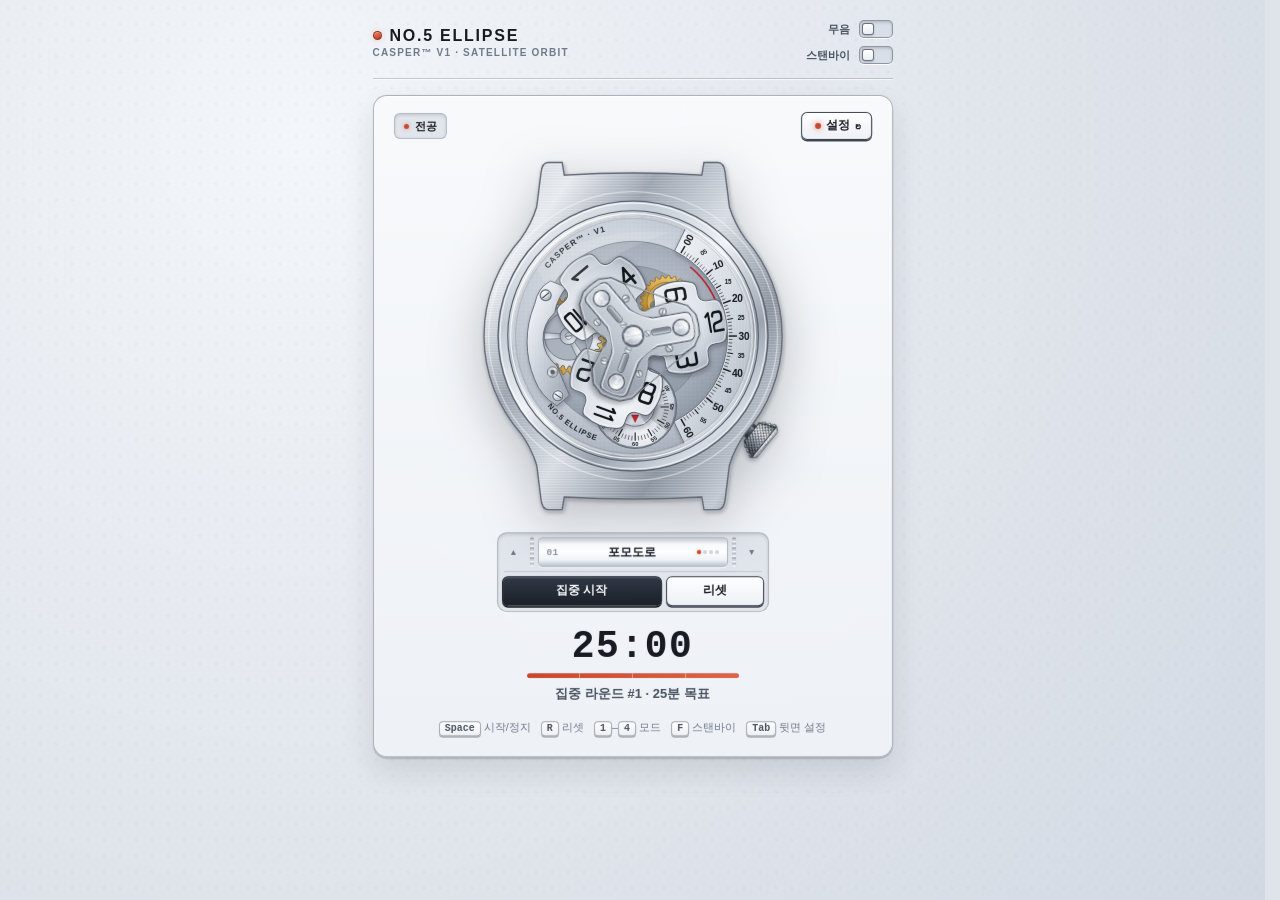
==== commit 0c993594: "Add files via upload" ====
--- a/t-v1.4/index.html
+++ b/t-v1.4/index.html
@@ -7,8 +7,8 @@
   <meta name="description" content="CASPER™ V1 — NO.1~NO.10 수학적 기계식 시계 컬렉션 기반 아날로그 몰입형 공부 타이머 (NO.5 ELLIPSE, NO.2 BINARY, NO.3 CYCLOID, NO.7 GEOMETRY)" />
   <title>CASPER™ V1 — NO.5 ELLIPSE 기계식 공부 타이머</title>
   <link rel="icon" type="image/svg+xml" href="data:image/svg+xml,%3Csvg xmlns='http://www.w3.org/2000/svg' viewBox='0 0 64 64'%3E%3Ccircle cx='32' cy='32' r='30' fill='%23C8CED6' stroke='%234A5058' stroke-width='3'/%3E%3Ccircle cx='32' cy='32' r='24' fill='%2325282D'/%3E%3Cpath d='M32 32 L49 18 A22 22 0 0 1 49 46 Z' fill='%23D94336' opacity='0.88'/%3E%3Ccircle cx='32' cy='32' r='6' fill='%23E5C26B'/%3E%3C/svg%3E" />
-  <link rel="manifest" href="manifest.json?v=5.6.2" />
-  <link rel="stylesheet" href="styles.css?v=5.6.2" />
+  <link rel="manifest" href="manifest.json?v=5.6.4" />
+  <link rel="stylesheet" href="styles.css?v=5.6.4" />
 </head>
 <body>
   <div class="app-shell" id="appShell">
@@ -218,9 +218,9 @@
             </div>
 
             <form class="music-url-form" id="musicUrlForm">
-              <input type="url" id="musicUrlInput" class="text-input" placeholder="music.youtube.com 곡 또는 플레이리스트 링크 붙여넣기" aria-label="YouTube Music 링크 입력" />
+              <input type="url" id="musicUrlInput" class="text-input" placeholder="YouTube Music 곡·플레이리스트 링크" aria-label="YouTube Music 링크 입력" />
               <div class="music-form-subrow">
-                <input type="text" id="musicTitleInput" class="text-input" maxlength="28" placeholder="북마크 이름 (선택, 예: 새벽 재즈)" aria-label="플레이리스트 북마크 이름" />
+                <input type="text" id="musicTitleInput" class="text-input" maxlength="28" placeholder="북마크 이름 (선택)" aria-label="플레이리스트 북마크 이름" />
                 <button type="submit" class="small-btn is-solid">재생</button>
                 <button type="button" class="small-btn" data-action="save-music-bookmark">저장</button>
               </div>
@@ -514,16 +514,16 @@
     <div class="toast-banner" id="toastBanner" role="status" aria-live="polite" hidden></div>
   </div>
 
-  <!-- Zero-Build Classic Scripts (file:// 100% 호환 · 캐시 버전 v5.6.2) -->
-  <script src="timer-core.js?v=5.6.2"></script>
-  <script src="audio-engine.js?v=5.6.2"></script>
-  <script src="music-player.js?v=5.6.2"></script>
-  <script src="atelier-engine.js?v=5.6.2"></script>
-  <script src="storage.js?v=5.6.2"></script>
-  <script src="satellite-engine.js?v=5.6.2"></script>
-  <script src="jump-watch-engine.js?v=5.6.2"></script>
-  <script src="cycloid-watch-engine.js?v=5.6.2"></script>
-  <script src="geometry-watch-engine.js?v=5.6.2"></script>
-  <script src="app.js?v=5.6.2"></script>
+  <!-- Zero-Build Classic Scripts (file:// 100% 호환 · 캐시 버전 v5.6.4) -->
+  <script src="timer-core.js?v=5.6.4"></script>
+  <script src="audio-engine.js?v=5.6.4"></script>
+  <script src="music-player.js?v=5.6.4"></script>
+  <script src="atelier-engine.js?v=5.6.4"></script>
+  <script src="storage.js?v=5.6.4"></script>
+  <script src="satellite-engine.js?v=5.6.4"></script>
+  <script src="jump-watch-engine.js?v=5.6.4"></script>
+  <script src="cycloid-watch-engine.js?v=5.6.4"></script>
+  <script src="geometry-watch-engine.js?v=5.6.4"></script>
+  <script src="app.js?v=5.6.4"></script>
 </body>
 </html>
--- a/t-v1.4/styles.css
+++ b/t-v1.4/styles.css
@@ -284,32 +284,40 @@
   width: 100%;
   backface-visibility: hidden;
   -webkit-backface-visibility: hidden;
+  transition: visibility 0s linear 0s;
 }
 
 .monolith-face.is-front {
   position: relative;
   z-index: 2;
-  transform: rotateY(0deg);
+  transform: rotateY(0deg) translateZ(0.5px);
+  visibility: visible;
 }
 
 .monolith-flipper.is-flipped .monolith-face.is-front {
   pointer-events: none;
   z-index: 1;
+  visibility: hidden;
+  transition: visibility 0s linear 0.29s;
 }
 
 .monolith-face.is-back {
   position: absolute;
   inset: 0;
   height: 100%;
-  transform: rotateY(180deg);
+  transform: rotateY(180deg) translateZ(0.5px);
   pointer-events: none;
   z-index: 1;
   overflow: hidden;
+  visibility: hidden;
+  transition: visibility 0s linear 0.29s;
 }
 
 .monolith-flipper.is-flipped .monolith-face.is-back {
   pointer-events: auto;
   z-index: 2;
+  visibility: visible;
+  transition: visibility 0s linear 0s;
 }
 
 .hero-stage {
@@ -660,9 +668,8 @@
   width: min(100%, 364px);
   max-width: 100%;
   aspect-ratio: 1 / 1;
-  display: flex;
-  align-items: center;
-  justify-content: center;
+  display: block;
+  flex-shrink: 0;
   filter: drop-shadow(0 14px 26px rgba(15, 20, 28, 0.25));
 }
 
@@ -2108,13 +2115,16 @@
 
 .kpi-value {
   font-family: var(--font-mono);
-  font-size: 21px;
+  font-size: clamp(15px, 4.4vw, 21px);
   font-weight: 900;
+  line-height: 1.25;
+  white-space: nowrap;
+  text-align: center;
   color: var(--ink-primary);
   background: var(--tray-bg);
   border: 1px solid rgba(57, 66, 78, 0.24);
   border-radius: 7px;
-  padding: 6px 10px;
+  padding: 6px 8px;
   box-shadow: var(--shadow-tray);
   font-variant-numeric: tabular-nums;
 }
@@ -2404,18 +2414,6 @@
   transition: none;
 }
 
-@media (max-width: 520px) {
-  body.is-standby .music-player-dock:not([hidden]) {
-    left: 12px;
-    bottom: 12px;
-    width: calc(100vw - 24px);
-  }
-  body.is-standby .standby-music-pill:not([hidden]) {
-    left: 12px;
-    bottom: 12px;
-  }
-}
-
 /* ==========================================================================
    YouTube Music Player Card & Persistent Unified Console Dock
    ========================================================================== */
@@ -2983,10 +2981,11 @@
 
 .toast-banner {
   position: fixed;
-  bottom: 22px;
+  bottom: max(22px, env(safe-area-inset-bottom));
   left: 50%;
   transform: translateX(-50%);
   z-index: 60;
+  pointer-events: none;
   background: var(--gunmetal-grad);
   color: var(--btn-primary-ink);
   border: 1.5px solid var(--steel-line-dark);
@@ -2999,249 +2998,9 @@
   text-align: center;
 }
 
-/* ==========================================================================
-   Responsive Mobile (360px~860px Zero Overflow, Zero Shift, Clean Standby)
-   ========================================================================== */
-
-@media (hover: none), (max-width: 860px) {
-  body.is-standby .standby-hud,
-  body.is-standby .topbar .topbar-switch-stack {
-    opacity: 0.92;
-  }
-  body.is-standby .standby-music-pill:not([hidden]) {
-    opacity: 0.92;
-  }
-}
-
-@media (max-width: 860px) {
-  .app-shell {
-    padding: max(14px, env(safe-area-inset-top)) 14px calc(28px + env(safe-area-inset-bottom));
-    gap: 14px;
-  }
-
-  .topbar-switch-row {
-    min-height: 26px;
-    padding: 3px 0;
-  }
-
-  .hero-stage {
-    padding: 14px 14px 18px;
-    gap: 12px;
-  }
-
-  .watch-control-pod {
-    width: min(100%, 256px);
-  }
-
-  .satellite-mount {
-    width: min(100%, 304px);
-  }
-
-  .digital-readout {
-    font-size: 32px;
-    min-height: 35px;
-  }
-
-  .shortcut-bar {
-    display: none;
-  }
-
-  /* 모바일 스탠바이: 노치 safe-area + 음악 콘솔 열림 시 겹침 방지 */
-  body.is-standby .app-shell {
-    padding: max(68px, calc(env(safe-area-inset-top) + 56px)) 14px calc(20px + env(safe-area-inset-bottom));
-  }
-
-  body.is-standby .topbar {
-    top: max(14px, env(safe-area-inset-top));
-    padding: 0 14px;
-  }
-
-  body.is-standby .standby-hud {
-    top: max(14px, env(safe-area-inset-top));
-    left: 14px;
-    gap: 6px;
-  }
-
-  body.is-standby .standby-btn {
-    padding: 7px 11px;
-    font-size: 11.5px;
-  }
-
-  body.is-standby .hero-stage {
-    width: 100%;
-    padding: 6px 4px 12px;
-    gap: 12px;
-  }
-
-  body.is-standby .satellite-mount {
-    width: min(74vmin, 310px);
-  }
-
-  body.is-standby .digital-readout {
-    font-size: 38px;
-  }
-
-  body.is-standby .music-player-dock:not([hidden]) {
-    left: 10px;
-    right: 10px;
-    bottom: 10px;
-    width: auto;
-    max-height: 44dvh;
-    overflow-y: auto;
-    opacity: 1;
-  }
-
-  body.is-standby .music-player-dock.is-video-open .music-iframe-wrap {
-    height: 118px;
-  }
-
-  body.is-standby.has-standby-music-open .workspace {
-    align-items: flex-start;
-  }
-
-  body.is-standby.has-standby-music-open .hero-stage {
-    padding-bottom: 240px;
-    gap: 8px;
-  }
-
-  body.is-standby.has-standby-music-open .satellite-mount {
-    width: min(56vmin, 232px);
-  }
-
-  body.is-standby.has-standby-music-open .digital-readout {
-    font-size: 30px;
-  }
-}
-
-@media (max-width: 440px) {
-  .topbar {
-    flex-wrap: nowrap;
-    gap: 8px;
-  }
-
-  .brand-title {
-    font-size: 14.5px;
-  }
-
-  .brand-homage {
-    font-size: 9px;
-    letter-spacing: 0.08em;
-  }
-
-  .topbar-actions {
-    width: auto;
-    flex-shrink: 0;
-  }
-
-  .topbar-switch-stack {
-    gap: 4px;
-  }
-
-  .topbar-switch-row {
-    gap: 6px;
-  }
-
-  .topbar-switch-label {
-    font-size: 10.5px;
-  }
-
-  .toggle-input.is-topbar {
-    width: 32px;
-    height: 17px;
-  }
-
-  .toggle-input.is-topbar::after {
-    width: 11px;
-    height: 11px;
-  }
-
-  .toggle-input.is-topbar:checked::after {
-    transform: translateX(15px);
-  }
-
-  .icon-pill {
-    padding: 6px 10px;
-    font-size: 11.5px;
-  }
-
-  .stage-status-strip {
-    padding: 0 8px;
-    gap: 6px;
-  }
-
-  .status-state-group {
-    min-width: 60px;
-    gap: 5px;
-  }
-
-  .status-state-label {
-    font-size: 10.5px;
-  }
-
-  .status-k {
-    font-size: 9.5px;
-  }
-
-  .status-v {
-    font-size: 11px;
-  }
-
-  .ctrl-btn {
-    padding: 9px 12px;
-    font-size: 12px;
-  }
-
-  .ctrl-btn.is-primary {
-    min-width: 108px;
-  }
-
-  .finetune-row {
-    gap: 4px;
-  }
-
-  .step-btn {
-    padding: 6px 5px 7px;
-    font-size: 11px;
-  }
-
-  .finetune-value {
-    padding: 6px 4px;
-  }
-
-  .tab-bar,
-  .mode-piano-bar,
-  .preset-row,
-  .segmented-row {
-    padding: 5px 5px 7px;
-  }
-
-  .tab-btn,
-  .piano-key,
-  .preset-btn,
-  .seg-btn {
-    padding: 8px 4px 12px;
-    font-size: 11px;
-  }
-
-  .tab-btn::before,
-  .tab-btn::after,
-  .piano-key::before,
-  .piano-key::after,
-  .preset-btn::before,
-  .preset-btn::after,
-  .seg-btn::before,
-  .seg-btn::after {
-    width: 18px;
-    bottom: 5px;
-  }
-
-  .atelier-parts-grid {
-    grid-template-columns: repeat(2, minmax(0, 1fr));
-  }
-
-  .atelier-finish-grid {
-    grid-template-columns: 1fr;
-  }
+body.is-standby .toast-banner {
+  top: max(62px, calc(env(safe-area-inset-top) + 52px));
+  bottom: auto;
 }
 
 /* ==========================================================================
@@ -3873,7 +3632,8 @@
 
 /* NO.2 BINARY — Ōtsuka Lōtec No. 7.5 Tribute Typography */
 .n75-hour-num {
-  font-family: 'Eurostile', 'DIN Condensed', 'DIN Alternate', 'Bahnschrift', var(--font-mono);
+  font-family: 'Eurostile', 'DIN Condensed', 'DIN Alternate', 'Arial Narrow', 'Roboto Condensed', 'Bahnschrift', sans-serif;
+  font-stretch: condensed;
   font-size: 34px;
   font-weight: 900;
   fill: #111419;
@@ -3881,7 +3641,8 @@
 }
 
 .n75-min-num {
-  font-family: 'Eurostile', 'DIN Condensed', 'DIN Alternate', 'Bahnschrift', var(--font-mono);
+  font-family: 'Eurostile', 'DIN Condensed', 'DIN Alternate', 'Arial Narrow', 'Roboto Condensed', 'Bahnschrift', sans-serif;
+  font-stretch: condensed;
   font-size: 18.5px;
   font-weight: 800;
   fill: #0E1117;
@@ -4152,6 +3913,557 @@
   filter: drop-shadow(0 0 3px rgba(34, 211, 238, 0.9));
 }
 
+/* ==========================================================================
+   Responsive Mobile & Landscape (320px~860px Zero Overflow, iOS Safari Safe)
+   Placed at end of stylesheet so mobile breakpoints always win the cascade.
+   ========================================================================== */
+
+@keyframes mobileFaceFadeIn {
+  from { opacity: 0.25; transform: translateY(4px); }
+  to { opacity: 1; transform: translateY(0); }
+}
+
+@media (hover: none), (max-width: 860px) {
+  body.is-standby .standby-hud,
+  body.is-standby .topbar .topbar-switch-stack {
+    opacity: 0.92;
+  }
+  body.is-standby .standby-music-pill:not([hidden]) {
+    opacity: 0.92;
+  }
+}
+
+@media (max-width: 860px) {
+  /* Remove desktop reserved 15px scrollbar gutter so mobile stays dead-center */
+  html {
+    scrollbar-gutter: auto;
+    overflow-y: auto;
+  }
+
+  .app-shell {
+    padding: max(12px, env(safe-area-inset-top)) 14px calc(18px + env(safe-area-inset-bottom));
+    gap: 10px;
+  }
+
+  .topbar {
+    padding-bottom: 9px;
+  }
+
+  .topbar-switch-row {
+    min-height: 26px;
+    padding: 3px 0;
+  }
+
+  /* Bulletproof Mobile Front ↔ Back Switching:
+     Avoids iOS Safari preserve-3d / backface-visibility SVG corruption,
+     eliminates double scrollbars & 11px inner-scrollbar width jitter */
+  .monolith-scene {
+    perspective: none;
+  }
+
+  .monolith-flipper {
+    transform: none !important;
+    transform-style: flat !important;
+    -webkit-transform-style: flat !important;
+    transition: none;
+  }
+
+  .monolith-face {
+    backface-visibility: visible;
+    -webkit-backface-visibility: visible;
+    transform: none !important;
+    transition: none;
+  }
+
+  .monolith-flipper:not(.is-flipped) .monolith-face.is-back {
+    display: none;
+  }
+
+  .monolith-flipper.is-flipped .monolith-face.is-front {
+    display: none;
+  }
+
+  .monolith-flipper:not(.is-flipped) .monolith-face.is-front {
+    visibility: visible;
+    animation: mobileFaceFadeIn 0.18s cubic-bezier(0.22, 1, 0.36, 1);
+  }
+
+  .monolith-flipper.is-flipped .monolith-face.is-back {
+    position: relative;
+    inset: auto;
+    height: auto;
+    pointer-events: auto;
+    overflow: visible;
+    visibility: visible;
+    animation: mobileFaceFadeIn 0.18s cubic-bezier(0.22, 1, 0.36, 1);
+  }
+
+  .back-deck-scroll {
+    overflow: visible;
+    padding: 0;
+    margin: 0;
+  }
+
+  .hero-stage {
+    padding: 12px 14px 15px;
+    gap: 10px;
+  }
+
+  .watch-control-pod {
+    width: min(100%, 256px);
+  }
+
+  .satellite-mount {
+    width: min(100%, 296px);
+  }
+
+  .digital-readout {
+    font-size: 32px;
+    min-height: 35px;
+  }
+
+  .shortcut-bar {
+    display: none;
+  }
+
+  /* 모바일 스탠바이: 노치 safe-area + 음악 콘솔 인플로우 배치(0px 겹침 · 영상 찌그러짐 완전 방지) */
+  body.is-standby .app-shell {
+    padding: max(62px, calc(env(safe-area-inset-top) + 52px)) 14px calc(18px + env(safe-area-inset-bottom));
+    gap: 10px;
+  }
+
+  body.is-standby .topbar {
+    top: max(12px, env(safe-area-inset-top));
+    padding: 0 14px;
+  }
+
+  body.is-standby .standby-hud {
+    top: max(12px, env(safe-area-inset-top));
+    left: 14px;
+    gap: 6px;
+  }
+
+  body.is-standby .standby-btn {
+    padding: 7px 11px;
+    font-size: 11.5px;
+  }
+
+  body.is-standby .hero-stage {
+    width: 100%;
+    padding: 4px 4px 8px;
+    gap: 10px;
+  }
+
+  body.is-standby .satellite-mount {
+    width: min(72vmin, 304px);
+  }
+
+  body.is-standby .digital-readout {
+    font-size: 36px;
+  }
+
+  body.is-standby .standby-music-pill:not([hidden]) {
+    left: 14px;
+    bottom: max(14px, env(safe-area-inset-bottom));
+  }
+
+  body.is-standby.has-standby-music-open .app-shell {
+    justify-content: flex-start;
+    padding-top: max(60px, calc(env(safe-area-inset-top) + 48px));
+  }
+
+  body.is-standby.has-standby-music-open .workspace {
+    justify-content: flex-start;
+    align-items: center;
+    gap: 10px;
+  }
+
+  body.is-standby.has-standby-music-open .hero-stage {
+    padding: 0 4px 2px;
+    gap: 6px;
+  }
+
+  body.is-standby.has-standby-music-open .satellite-mount {
+    width: min(46vmin, 192px);
+  }
+
+  body.is-standby.has-standby-music-open .digital-readout {
+    font-size: 27px;
+    min-height: 30px;
+  }
+
+  body.is-standby.has-standby-music-open .status-line {
+    font-size: 11.5px;
+  }
+
+  body.is-standby .music-player-dock:not([hidden]) {
+    position: relative;
+    left: auto;
+    right: auto;
+    bottom: auto;
+    width: 100%;
+    max-height: none;
+    overflow: visible;
+    opacity: 1;
+    box-shadow: 0 10px 24px rgba(15, 20, 28, 0.16);
+  }
+
+  body.is-standby .music-player-dock.is-video-open .music-iframe-wrap {
+    height: 152px;
+    min-height: 140px;
+    flex-shrink: 0;
+  }
+}
+
+/* Short-screen mobile (e.g. iPhone SE 375x667) — zero vertical scroll on Front */
+@media (max-width: 860px) and (max-height: 700px) {
+  .satellite-mount {
+    width: min(100%, 268px);
+  }
+
+  body.is-standby .satellite-mount {
+    width: min(64vmin, 264px);
+  }
+
+  body.is-standby.has-standby-music-open .satellite-mount {
+    width: min(40vmin, 162px);
+  }
+}
+
+@media (max-width: 440px) {
+  .topbar {
+    flex-wrap: nowrap;
+    gap: 8px;
+  }
+
+  .brand-title {
+    font-size: 14.5px;
+  }
+
+  .brand-homage {
+    font-size: 9px;
+    letter-spacing: 0.08em;
+  }
+
+  .topbar-actions {
+    width: auto;
+    flex-shrink: 0;
+  }
+
+  .topbar-switch-stack {
+    gap: 4px;
+  }
+
+  .topbar-switch-row {
+    gap: 6px;
+  }
+
+  .topbar-switch-label {
+    font-size: 10.5px;
+  }
+
+  .toggle-input.is-topbar {
+    width: 32px;
+    height: 17px;
+  }
+
+  .toggle-input.is-topbar::after {
+    width: 11px;
+    height: 11px;
+  }
+
+  .toggle-input.is-topbar:checked::after {
+    transform: translateX(15px);
+  }
+
+  .icon-pill {
+    padding: 6px 10px;
+    font-size: 11.5px;
+  }
+
+  .dashboard-panel {
+    padding: 12px;
+    gap: 10px;
+  }
+
+  .card-block {
+    padding: 11px 12px;
+    gap: 9px;
+  }
+
+  .caseback-engraving {
+    font-size: 9.2px;
+    letter-spacing: 0.08em;
+  }
+
+  .stage-status-strip {
+    padding: 0 8px;
+    gap: 6px;
+  }
+
+  .status-state-group {
+    min-width: 60px;
+    gap: 5px;
+  }
+
+  .status-state-label {
+    font-size: 10.5px;
+  }
+
+  .status-k {
+    font-size: 9.5px;
+  }
+
+  .status-v {
+    font-size: 11px;
+  }
+
+  .ctrl-btn {
+    padding: 9px 12px;
+    font-size: 12px;
+  }
+
+  .ctrl-btn.is-primary {
+    min-width: 108px;
+  }
+
+  .finetune-row {
+    grid-template-columns: auto auto minmax(0, 1fr) auto auto;
+    gap: 4px;
+  }
+
+  .step-btn {
+    padding: 6px 6px 7px;
+    font-size: 11px;
+    white-space: nowrap;
+  }
+
+  .finetune-value {
+    min-width: 0;
+    padding: 6px 4px;
+    font-size: clamp(12px, 3.3vw, 14.5px);
+  }
+
+  .tab-bar,
+  .mode-piano-bar,
+  .preset-row,
+  .segmented-row {
+    padding: 5px 5px 7px;
+  }
+
+  .tab-btn,
+  .piano-key,
+  .preset-btn,
+  .seg-btn {
+    padding: 8px 4px 12px;
+    font-size: 11px;
+  }
+
+  .tab-btn::before,
+  .tab-btn::after,
+  .piano-key::before,
+  .piano-key::after,
+  .preset-btn::before,
+  .preset-btn::after,
+  .seg-btn::before,
+  .seg-btn::after {
+    width: 18px;
+    bottom: 5px;
+  }
+
+  .caliber-row {
+    padding: 8px 9px;
+    gap: 7px;
+  }
+
+  .caliber-letter-badge {
+    width: 24px;
+    height: 24px;
+    font-size: 10px;
+  }
+
+  .caliber-name {
+    font-size: 11.5px;
+    gap: 4px;
+  }
+
+  .caliber-sub {
+    font-size: 10.5px;
+  }
+
+  .caliber-row .small-btn {
+    padding: 6px 9px 7px;
+    font-size: 11px;
+  }
+
+  .atelier-parts-grid {
+    grid-template-columns: repeat(2, minmax(0, 1fr));
+  }
+
+  .music-dock-bar {
+    padding: 7px 8px;
+    gap: 5px;
+  }
+
+  .dock-mini-btn {
+    padding: 4px 6px 5px;
+    font-size: 10.5px;
+  }
+
+  .dock-mini-btn.is-play-main {
+    min-width: 38px;
+  }
+}
+
+/* Ultra-narrow mobile (320px~360px) — prevents +5분 & header clipping */
+@media (max-width: 360px) {
+  .app-shell {
+    padding: max(10px, env(safe-area-inset-top)) 10px calc(16px + env(safe-area-inset-bottom));
+  }
+
+  .hero-stage {
+    padding: 10px 10px 13px;
+  }
+
+  .dashboard-panel {
+    padding: 10px;
+  }
+
+  .card-block {
+    padding: 10px;
+  }
+
+  .caseback-engraving {
+    font-size: 8.4px;
+    letter-spacing: 0.04em;
+  }
+
+  .finetune-row {
+    gap: 3px;
+  }
+
+  .step-btn {
+    padding: 5px 4px 6px;
+    font-size: 10.5px;
+  }
+
+  .finetune-value {
+    font-size: 11.5px;
+    padding: 5px 3px;
+  }
+
+  .atelier-finish-grid {
+    grid-template-columns: 1fr;
+  }
+}
+
+/* Mobile Landscape (e.g. 844x390, 667x375) — 2-column desk clock layout */
+@media (max-height: 520px) and (orientation: landscape) {
+  html {
+    scrollbar-gutter: auto;
+    overflow-y: auto;
+  }
+
+  .app-shell {
+    max-width: 760px;
+    padding: 8px max(14px, env(safe-area-inset-right)) 10px max(14px, env(safe-area-inset-left));
+    gap: 8px;
+  }
+
+  .topbar {
+    padding-bottom: 6px;
+  }
+
+  .shortcut-bar {
+    display: none;
+  }
+
+  .hero-stage {
+    display: grid;
+    grid-template-columns: minmax(170px, 224px) minmax(0, 1fr);
+    grid-template-rows: auto auto auto;
+    column-gap: 18px;
+    row-gap: 8px;
+    align-items: center;
+    justify-items: center;
+    padding: 10px 16px 12px;
+  }
+
+  .hero-stage .monolith-face-bar {
+    grid-column: 1 / -1;
+    grid-row: 1;
+  }
+
+  .hero-stage .watch-frame {
+    grid-column: 1;
+    grid-row: 2 / 4;
+  }
+
+  .hero-stage .satellite-mount {
+    width: min(56vh, 212px);
+  }
+
+  .hero-stage .watch-control-pod {
+    grid-column: 2;
+    grid-row: 2;
+    width: min(100%, 260px);
+    align-self: end;
+  }
+
+  .hero-stage .readout-block {
+    grid-column: 2;
+    grid-row: 3;
+    align-self: start;
+  }
+
+  .digital-readout {
+    font-size: 28px;
+    min-height: 31px;
+  }
+
+  body.is-standby .app-shell {
+    max-width: 760px;
+    padding: 50px max(14px, env(safe-area-inset-right)) 12px max(14px, env(safe-area-inset-left));
+  }
+
+  body.is-standby .topbar {
+    width: min(100%, 760px);
+    top: 8px;
+  }
+
+  body.is-standby .standby-hud {
+    top: 8px;
+    left: max(14px, calc((100vw - 760px) / 2 + 14px));
+  }
+
+  body.is-standby .hero-stage {
+    grid-template-columns: auto auto;
+    grid-template-rows: auto;
+    column-gap: 24px;
+    justify-content: center;
+    padding: 4px 10px;
+  }
+
+  body.is-standby .hero-stage .watch-frame {
+    grid-column: 1;
+    grid-row: 1;
+  }
+
+  body.is-standby .hero-stage .readout-block {
+    grid-column: 2;
+    grid-row: 1;
+    align-self: center;
+  }
+
+  body.is-standby .hero-stage .satellite-mount {
+    width: min(64vh, 232px);
+  }
+
+  body.is-standby .digital-readout {
+    font-size: 34px;
+  }
+}
+
 @media (prefers-reduced-motion: reduce) {
   *, *::before, *::after {
     animation-duration: 0.01ms !important;
